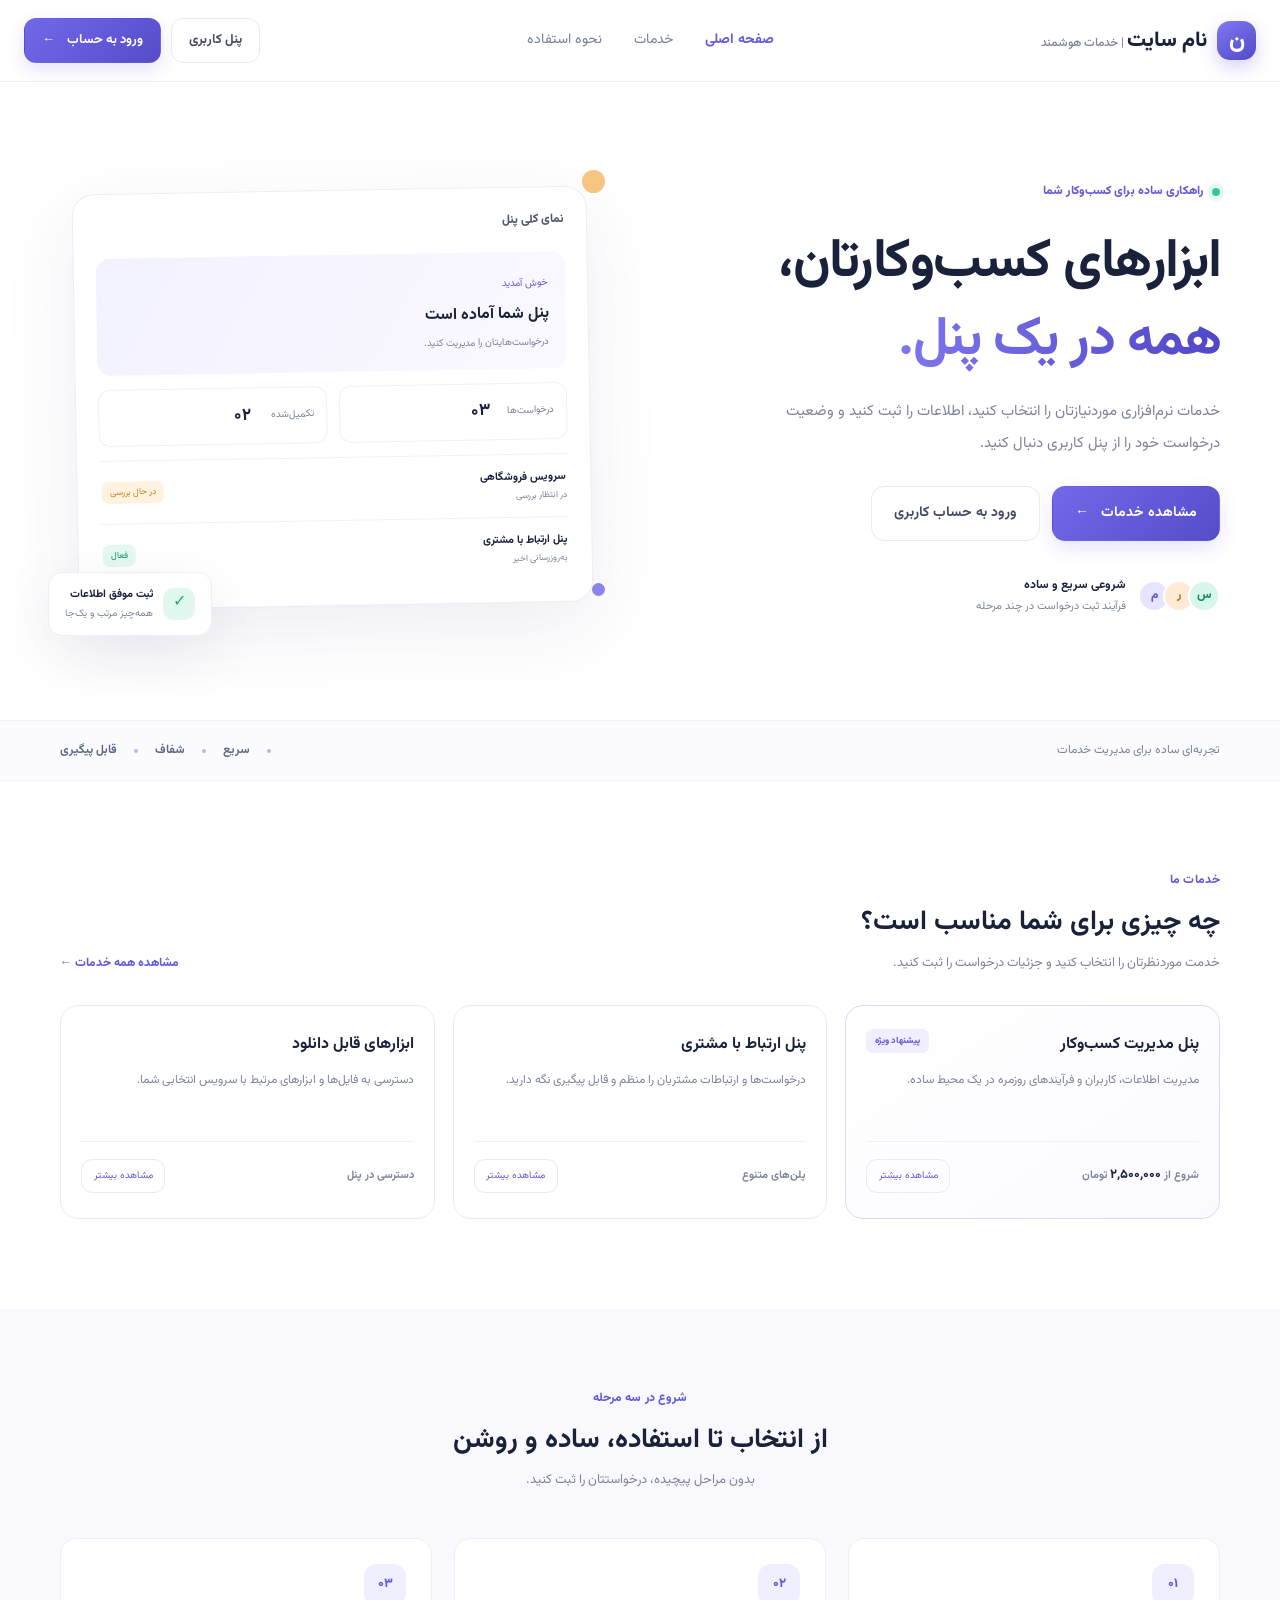
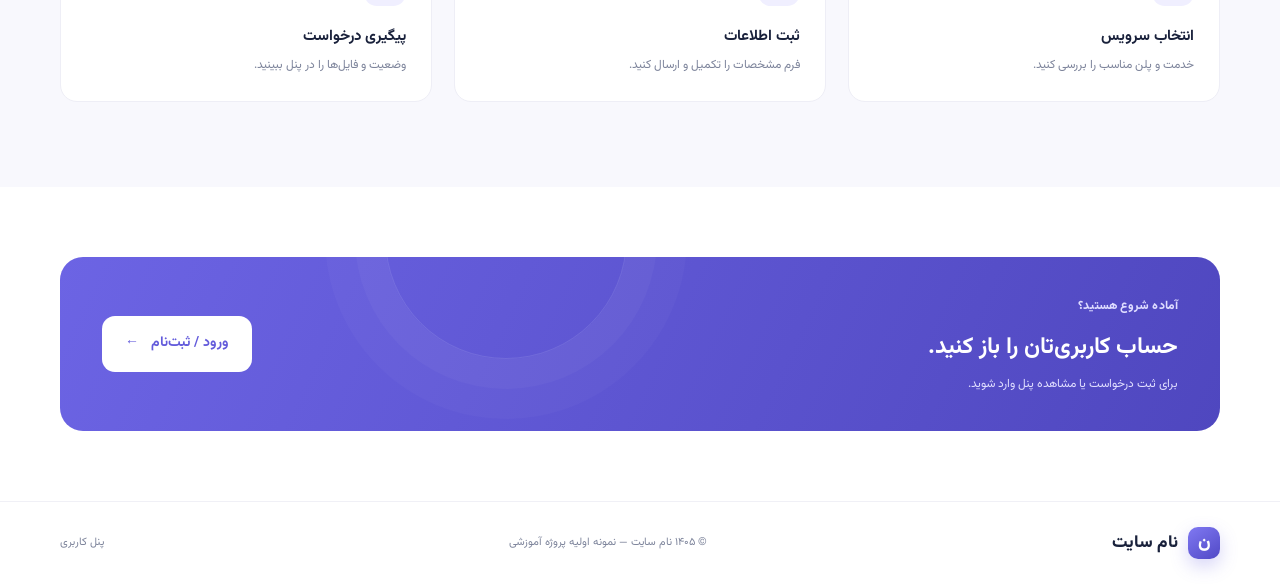
==== index.html @ 3e63b2a2 "saas project setup" ====
<!doctype html>
<html lang="fa" dir="rtl">
  <head>
    <meta charset="utf-8" />
    <meta name="viewport" content="width=device-width, initial-scale=1" />
    <meta name="description" content="سامانه مدیریت و خرید خدمات نرم‌افزاری" />
    <title>نام سایت | خدمات نرم‌افزاری</title>
    <link rel="stylesheet" href="css/style.css" />
  </head>

  <body>
    <header class="site-header">
      <a class="brand" href="index.html">
        <span class="brand-mark">ن</span>
        <span>نام سایت<span class="brand-sub"> | خدمات هوشمند</span></span>
      </a>

      <nav class="main-nav">
        <a class="active" href="index.html">صفحه اصلی</a>
        <a href="#services">خدمات</a>
        <a href="#how">نحوه استفاده</a>
      </nav>

      <div class="header-actions">
        <a class="btn btn-ghost desktop-only" href="dashboard.html">
          پنل کاربری
        </a>

        <button class="btn btn-primary" type="button" data-open-login>
          ورود به حساب <span>←</span>
        </button>

        <button
          class="menu-toggle"
          type="button"
          aria-label="باز کردن منو"
          aria-expanded="false"></button>
      </div>
    </header>

    <main>
      <section class="hero container">
        <div class="hero-copy">
          <span class="eyebrow">
            <i class="pulse"></i>
            راهکاری ساده برای کسب‌وکار شما
          </span>

          <h1>
            ابزارهای کسب‌وکارتان،<br />
            <span class="gradient-text">همه در یک پنل.</span>
          </h1>

          <p class="hero-description">
            خدمات نرم‌افزاری موردنیازتان را انتخاب کنید، اطلاعات را ثبت کنید و
            وضعیت درخواست خود را از پنل کاربری دنبال کنید.
          </p>

          <div class="hero-actions">
            <a class="btn btn-primary btn-large" href="#services">
              مشاهده خدمات <span>←</span>
            </a>

            <button
              class="btn btn-ghost btn-large"
              type="button"
              data-open-login>
              ورود به حساب کاربری
            </button>
          </div>

          <div class="hero-proof">
            <div class="avatar-stack">
              <span>م</span>
              <span>ر</span>
              <span>س</span>
            </div>

            <div>
              <strong>شروعی سریع و ساده</strong>
              <small>فرآیند ثبت درخواست در چند مرحله</small>
            </div>
          </div>
        </div>

        <div class="hero-visual">
          <div class="glow"></div>

          <div class="dashboard-preview">
            <div class="preview-top">
              <span>نمای کلی پنل</span>
            </div>

            <div class="welcome-card">
              <div>
                <small>خوش آمدید </small>
                <h3>پنل شما آماده است</h3>
                <p>درخواست‌هایتان را مدیریت کنید.</p>
              </div>
            </div>

            <div class="preview-stats">
              <div class="mini-stat">
                <small>درخواست‌ها</small>
                <b>۰۳</b>
              </div>

              <div class="mini-stat">
                <small>تکمیل‌شده</small>
                <b>۰۲</b>
              </div>
            </div>

            <div class="preview-row">
              <div>
                <b>سرویس فروشگاهی</b>
                <small>در انتظار بررسی</small>
              </div>
              <span class="status-pill pending">در حال بررسی</span>
            </div>

            <div class="preview-row">
              <div>
                <b>پنل ارتباط با مشتری</b>
                <small>به‌روزرسانی اخیر</small>
              </div>
              <span class="status-pill success">فعال</span>
            </div>
          </div>

          <div class="float-card">
            <span class="float-check">✓</span>
            <div>
              <b>ثبت موفق اطلاعات</b>
              <small>همه‌چیز مرتب و یک‌جا</small>
            </div>
          </div>

          <div class="hero-orb orb-one"></div>
          <div class="hero-orb orb-two"></div>
        </div>
      </section>

      <section class="trust-strip">
        <div class="container trust-inner">
          <span>تجربه‌ای ساده برای مدیریت خدمات</span>
          <div>
            <i></i>
            <b>سریع</b>
            <i></i>
            <b>شفاف</b>
            <i></i>
            <b>قابل پیگیری</b>
          </div>
        </div>
      </section>

      <section class="section container" id="services">
        <div class="section-heading">
          <div>
            <span class="eyebrow">خدمات ما</span>
            <h2>چه چیزی برای شما مناسب است؟</h2>
            <p>خدمت موردنظرتان را انتخاب کنید و جزئیات درخواست را ثبت کنید.</p>
          </div>

          <a class="text-link" href="detail.html"> مشاهده همه خدمات ← </a>
        </div>

        <div class="service-grid">
          <article class="service-card featured">
            <span class="card-label">پیشنهاد ویژه</span>
            <h3>پنل مدیریت کسب‌وکار</h3>
            <p>مدیریت اطلاعات، کاربران و فرآیندهای روزمره در یک محیط ساده.</p>

            <div class="service-bottom">
              <strong>شروع از <b>۲,۵۰۰,۰۰۰</b> تومان</strong>
              <a href="detail.html" class="round-arrow" aria-label="جزئیات">
                مشاهده بیشتر
              </a>
            </div>
          </article>

          <article class="service-card">
            <h3>پنل ارتباط با مشتری</h3>
            <p>
              درخواست‌ها و ارتباطات مشتریان را منظم و قابل پیگیری نگه دارید.
            </p>

            <div class="service-bottom">
              <strong>پلن‌های متنوع</strong>
              <a href="detail.html" class="round-arrow" aria-label="جزئیات">
                مشاهده بیشتر
              </a>
            </div>
          </article>

          <article class="service-card">
            <h3>ابزارهای قابل دانلود</h3>
            <p>دسترسی به فایل‌ها و ابزارهای مرتبط با سرویس انتخابی شما.</p>

            <div class="service-bottom">
              <strong>دسترسی در پنل</strong>
              <a href="detail.html" class="round-arrow" aria-label="جزئیات">
                مشاهده بیشتر
              </a>
            </div>
          </article>
        </div>
      </section>

      <section class="how-section" id="how">
        <div class="container">
          <div class="section-heading centered">
            <div>
              <span class="eyebrow">شروع در سه مرحله</span>
              <h2>از انتخاب تا استفاده، ساده و روشن</h2>
              <p>بدون مراحل پیچیده، درخواستتان را ثبت کنید.</p>
            </div>
          </div>

          <div class="steps-grid">
            <div class="step">
              <span>۰۱</span>
              <h3>انتخاب سرویس</h3>
              <p>خدمت و پلن مناسب را بررسی کنید.</p>
            </div>

            <div class="step">
              <span>۰۲</span>
              <h3>ثبت اطلاعات</h3>
              <p>فرم مشخصات را تکمیل و ارسال کنید.</p>
            </div>

            <div class="step">
              <span>۰۳</span>
              <h3>پیگیری درخواست</h3>
              <p>وضعیت و فایل‌ها را در پنل ببینید.</p>
            </div>
          </div>
        </div>
      </section>

      <section class="cta container">
        <div>
          <span class="eyebrow">آماده شروع هستید؟</span>
          <h2>حساب کاربری‌تان را باز کنید.</h2>
          <p>برای ثبت درخواست یا مشاهده پنل وارد شوید.</p>
        </div>

        <button class="btn btn-light btn-large" type="button" data-open-login>
          ورود / ثبت‌نام <span>←</span>
        </button>
      </section>
    </main>

    <footer class="site-footer">
      <div class="container footer-inner">
        <a class="brand" href="index.html">
          <span class="brand-mark">ن</span>
          <span>نام سایت</span>
        </a>

        <span>© ۱۴۰۵ نام سایت — نمونه اولیه پروژه آموزشی</span>
        <a href="dashboard.html">پنل کاربری</a>
      </div>
    </footer>

    <!-- پنجره ورود -->
    <div class="modal-backdrop" id="login-modal" aria-hidden="true">
      <section
        class="login-modal"
        role="dialog"
        aria-modal="true"
        aria-labelledby="login-title">
        <button
          class="modal-close"
          type="button"
          data-close-login
          aria-label="بستن"></button>

        <div class="modal-brand brand-mark">ن</div>

        <span class="eyebrow">خوش آمدید</span>
        <h2 id="login-title">ورود به حساب کاربری</h2>

        <p class="modal-subtitle">برای ادامه، اطلاعات حساب خود را وارد کنید.</p>

        <form id="login-form">
          <label for="login-username">نام کاربری (Username)</label>
          <input
            id="login-username"
            name="username"
            type="text"
            placeholder="نام کاربری خود را وارد کنید"
            autocomplete="username"
            required />

          <label for="login-password">رمز عبور (Password)</label>
          <input
            id="login-password"
            name="password"
            type="password"
            placeholder="رمز عبور خود را وارد کنید"
            autocomplete="current-password"
            required
            minlength="4" />

          <label for="login-token">توکن دسترسی (Token)</label>
          <input
            id="login-token"
            name="token"
            type="password"
            placeholder="توکن دسترسی خود را وارد کنید"
            autocomplete="off"
            required />

          <div class="form-note">
            نام کاربری، رمز عبور و توکن دسترسی را وارد کنید.
          </div>

          <button class="btn btn-primary btn-full" type="submit">
            ورود به پنل <span>←</span>
          </button>
        </form>

        <p class="modal-foot">
          با ورود، می‌توانید درخواست خود را ثبت و پیگیری کنید.
        </p>
      </section>
    </div>

    <div class="toast" id="toast" role="status" aria-live="polite"></div>

    <script src="js/app.js" defer></script>
    <script src="js/login.js" defer></script>
    <script src="js/dashboard.js" defer></script>
  </body>
</html>
---- css/style.css ----
@import url("https://fonts.googleapis.com/css2?family=Vazirmatn:wght@400;500;600;700;800&display=swap");
:root {
  --ink: #19213b;
  --muted: #7d849b;
  --primary: #635bdb;
  --primary-dark: #4f46c8;
  --line: #e9eaf2;
  --bg: #f8f9fd;
  --white: #fff;
  --green: #1eaa80;
  --orange: #f2a34a;
  --shadow: 0 18px 60px rgba(36, 42, 85, 0.08);
}
* {
  box-sizing: border-box;
}
html {
  scroll-behavior: smooth;
}
body {
  margin: 0;
  font-family: "Vazirmatn", Tahoma, sans-serif;
  color: var(--ink);
  background: #fff;
  line-height: 1.8;
}
button,
input {
  font: inherit;
}
button,
a {
  -webkit-tap-highlight-color: transparent;
}
a {
  color: inherit;
  text-decoration: none;
}
button {
  cursor: pointer;
}
.container {
  width: min(1160px, calc(100% - 48px));
  margin-inline: auto;
}
.site-header {
  height: 82px;
  display: flex;
  align-items: center;
  justify-content: space-between;
  gap: 24px;
  padding: 0 max(24px, calc((100% - 1240px) / 2));
  border-bottom: 1px solid #f0f0f6;
  background: rgba(255, 255, 255, 0.94);
  position: sticky;
  top: 0;
  z-index: 20;
  backdrop-filter: blur(12px);
}
.brand {
  display: flex;
  align-items: center;
  gap: 10px;
  font-size: 21px;
  font-weight: 800;
  white-space: nowrap;
}
.brand-mark {
  width: 39px;
  height: 39px;
  border-radius: 13px;
  display: grid;
  place-items: center;
  color: #fff;
  background: linear-gradient(145deg, #8079f2, #5149c6);
  box-shadow: 0 7px 18px #655de044;
  font-size: 23px;
}
.brand-sub {
  font-size: 12px;
  font-weight: 500;
  color: var(--muted);
}
.main-nav {
  display: flex;
  gap: 32px;
  color: #777f97;
  font-size: 14px;
}
.main-nav a {
  transition: 0.2s;
}
.main-nav a:hover,
.main-nav a.active {
  color: var(--primary);
  font-weight: 700;
}
.header-actions {
  display: flex;
  align-items: center;
  gap: 10px;
}
.btn {
  border: 1px solid transparent;
  border-radius: 12px;
  padding: 10px 17px;
  display: inline-flex;
  align-items: center;
  justify-content: center;
  gap: 12px;
  font-size: 13px;
  font-weight: 700;
  transition:
    transform 0.2s,
    box-shadow 0.2s,
    background 0.2s;
  white-space: nowrap;
}
.btn:hover {
  transform: translateY(-2px);
}
.btn-primary {
  color: #fff;
  background: linear-gradient(135deg, #7169e9, #554cc9);
  box-shadow: 0 7px 18px #635bdb2a;
}
.btn-primary:hover {
  box-shadow: 0 10px 25px #635bdb45;
}
.btn-ghost {
  background: #fff;
  border-color: var(--line);
  color: #444b65;
}
.btn-light {
  background: #fff;
  color: var(--primary);
}
.btn-large {
  padding: 14px 22px;
  font-size: 14px;
  border-radius: 13px;
}
.btn-full {
  width: 100%;
  margin-top: 10px;
  padding: 13px;
}
.menu-toggle {
  display: none;
  border: 0;
  background: transparent;
  font-size: 25px;
  color: var(--ink);
}
.hero {
  display: grid;
  grid-template-columns: 1fr 1fr;
  align-items: center;
  gap: 70px;
  padding-top: 78px;
  padding-bottom: 84px;
  min-height: 570px;
}
.eyebrow {
  display: inline-flex;
  align-items: center;
  gap: 9px;
  font-size: 12px;
  color: var(--primary);
  font-weight: 800;
  letter-spacing: 0.1px;
}
.pulse {
  width: 8px;
  height: 8px;
  background: #36c79c;
  border-radius: 50%;
  box-shadow: 0 0 0 5px #36c79c1e;
}
.hero h1 {
  font-size: clamp(35px, 4.3vw, 54px);
  line-height: 1.45;
  letter-spacing: -1.5px;
  margin: 16px 0;
}
.gradient-text {
  background: linear-gradient(90deg, #7e76ef, #5147c7);
  -webkit-background-clip: text;
  background-clip: text;
  color: transparent;
}
.hero-description {
  max-width: 490px;
  color: var(--muted);
  font-size: 15px;
  line-height: 2.1;
  margin-bottom: 27px;
}
.hero-actions {
  display: flex;
  gap: 12px;
  flex-wrap: wrap;
}
.hero-proof {
  display: flex;
  align-items: center;
  gap: 14px;
  margin-top: 34px;
}
.avatar-stack {
  display: flex;
  direction: ltr;
  padding-left: 5px;
}
.avatar-stack span {
  width: 32px;
  height: 32px;
  display: grid;
  place-items: center;
  border-radius: 50%;
  border: 2px solid white;
  margin-left: -7px;
  background: #e6e4ff;
  color: #5d55d0;
  font-size: 12px;
  font-weight: 800;
}
.avatar-stack span:nth-child(2) {
  background: #ffead6;
  color: #b87831;
}
.avatar-stack span:nth-child(3) {
  background: #d7f6ec;
  color: #168a68;
}
.hero-proof strong,
.hero-proof small {
  display: block;
}
.hero-proof strong {
  font-size: 12px;
}
.hero-proof small {
  font-size: 11px;
  color: var(--muted);
}
.hero-visual {
  position: relative;
  padding: 30px 15px;
}
.glow {
  position: absolute;
  inset: 10% 5%;
  background: radial-gradient(
    ellipse,
    #e7e5ff 0%,
    #f6f5ff 48%,
    transparent 72%
  );
  filter: blur(10px);
}
.dashboard-preview {
  position: relative;
  background: #fff;
  border: 1px solid #ededf7;
  border-radius: 22px;
  padding: 22px;
  box-shadow: 0 25px 75px #3e397a17;
  transform: rotate(-1deg);
  z-index: 2;
}
.preview-top {
  display: flex;
  justify-content: space-between;
  align-items: center;
  font-size: 12px;
  font-weight: 800;
  color: #525975;
  margin-bottom: 20px;
}
.dots {
  color: #c7c9d9;
  letter-spacing: 3px;
}
.preview-icon {
  width: 29px;
  height: 29px;
  display: grid;
  place-items: center;
  background: #f0efff;
  color: var(--primary);
  border-radius: 9px;
}
.welcome-card {
  display: flex;
  justify-content: space-between;
  align-items: center;
  padding: 17px;
  background: linear-gradient(120deg, #f2f1ff, #faf9ff);
  border-radius: 14px;
}
.welcome-card small {
  color: var(--primary);
  font-size: 10px;
}
.welcome-card h3 {
  font-size: 16px;
  margin: 4px 0;
}
.welcome-card p {
  margin: 0;
  font-size: 10px;
  color: var(--muted);
}
.welcome-icon {
  width: 54px;
  height: 54px;
  border-radius: 17px;
  background: #fff;
  color: var(--primary);
  display: grid;
  place-items: center;
  font-size: 30px;
}
.preview-stats {
  display: grid;
  grid-template-columns: 1fr 1fr;
  gap: 12px;
  margin: 14px 0;
}
.mini-stat {
  border: 1px solid #f0f0f6;
  border-radius: 12px;
  padding: 12px;
  display: grid;
  grid-template-columns: 35px 1fr;
  align-items: center;
  column-gap: 28px;
}
.stat-icon {
  width: 33px;
  height: 33px;
  display: grid;
  place-items: center;
  border-radius: 10px;
  font-size: 16px;
}
.purple {
  background: #efedff;
  color: #635bdb;
}
.green {
  background: #e4f9f1;
  color: #1eaa80;
}
.orange {
  background: #fff1df;
  color: #d88728;
}
.mini-stat small {
  font-size: 10px;
  color: var(--muted);
}
.mini-stat b {
  font-size: 17px;
  grid-column: 2;
}
.preview-row {
  display: flex;
  align-items: center;
  gap: 10px;
  border-top: 1px solid #f1f1f7;
  padding: 13px 2px;
}
.row-symbol {
  width: 33px;
  height: 33px;
  border-radius: 10px;
  background: #f3efff;
  color: #8b69d8;
  display: grid;
  place-items: center;
}
.row-symbol.blue {
  background: #e9f4ff;
  color: #4c94d5;
}
.preview-row div {
  flex: 1;
}
.preview-row b,
.preview-row small {
  display: block;
}
.preview-row b {
  font-size: 11px;
}
.preview-row small {
  font-size: 9px;
  color: var(--muted);
}
.status-pill {
  font-size: 9px;
  padding: 3px 8px;
  border-radius: 7px;
}
.pending {
  background: #fff3df;
  color: #c18127;
}
.success {
  background: #e5f8f1;
  color: #16986e;
}
.float-card {
  position: absolute;
  bottom: 0;
  left: -12px;
  z-index: 3;
  display: flex;
  align-items: center;
  gap: 10px;
  background: #fff;
  border: 1px solid #eeeef5;
  padding: 12px 16px;
  border-radius: 14px;
  box-shadow: var(--shadow);
}
.float-check {
  width: 32px;
  height: 32px;
  border-radius: 10px;
  display: grid;
  place-items: center;
  background: #e1f8ee;
  color: #20a77c;
}
.float-card b,
.float-card small {
  display: block;
}
.float-card b {
  font-size: 11px;
}
.float-card small {
  font-size: 10px;
  color: var(--muted);
}
.hero-orb {
  position: absolute;
  border-radius: 50%;
  z-index: 1;
}
.orb-one {
  width: 23px;
  height: 23px;
  background: #f5c783;
  top: 10px;
  right: 0;
}
.orb-two {
  width: 13px;
  height: 13px;
  background: #8e87f3;
  bottom: 40px;
  right: 0;
}
.trust-strip {
  background: #fbfbfe;
  border-block: 1px solid #f1f1f8;
}
.trust-inner {
  display: flex;
  justify-content: space-between;
  align-items: center;
  padding-block: 19px;
  color: var(--muted);
  font-size: 12px;
}
.trust-inner div {
  display: flex;
  align-items: center;
  gap: 17px;
}
.trust-inner b {
  color: #626982;
  font-size: 12px;
}
.trust-inner i {
  width: 4px;
  height: 4px;
  background: #bbb9e9;
  border-radius: 50%;
}
.section {
  padding-top: 85px;
  padding-bottom: 90px;
}
.section-heading {
  display: flex;
  justify-content: space-between;
  align-items: end;
  gap: 20px;
  margin-bottom: 30px;
}
.section-heading h2,
.card-heading h2 {
  font-size: 27px;
  line-height: 1.5;
  margin: 8px 0;
}
.section-heading p,
.card-heading p {
  color: var(--muted);
  font-size: 13px;
  margin: 0;
}
.text-link {
  color: var(--primary);
  font-size: 12px;
  font-weight: 800;
  white-space: nowrap;
}
.service-grid {
  display: grid;
  grid-template-columns: repeat(3, 1fr);
  gap: 18px;
}
.service-card {
  position: relative;
  border: 1px solid var(--line);
  border-radius: 18px;
  padding: 25px 20px;
  transition: 0.25s;
  background: #fff;
}
.service-card:hover {
  transform: translateY(-5px);
  box-shadow: var(--shadow);
  border-color: #dcd9ff;
}
.service-card.featured {
  border-color: #d9d6ff;
  background: linear-gradient(145deg, #fff, #fbfaff);
}
.service-icon {
  width: 49px;
  height: 49px;
  display: grid;
  place-items: center;
  border-radius: 14px;
  font-size: 23px;
  margin-bottom: 20px;
}
.card-label {
  position: absolute;
  left: 20px;
  top: 23px;
  background: #f0eeff;
  color: var(--primary);
  padding: 4px 9px;
  border-radius: 7px;
  font-size: 9px;
  font-weight: 800;
}
.service-card h3 {
  font-size: 16px;
  margin: 0 0 8px;
}
.service-card p {
  font-size: 12px;
  color: var(--muted);
  min-height: 48px;
  margin: 0 0 25px;
  line-height: 2;
}
.service-bottom {
  display: flex;
  justify-content: space-between;
  align-items: center;
  border-top: 1px solid #f0f0f6;
  padding-top: 17px;
  font-size: 11px;
  color: var(--muted);
}
.service-bottom strong b {
  color: var(--ink);
  font-size: 13px;
}
.round-arrow {
  width: 84px;
  height: 34px;
  border: 1px solid var(--line);
  border-radius: 11px;
  display: grid;
  place-items: center;
  color: var(--primary);
  font-size: 10px;
}
.how-section {
  background: #f8f8fd;
  padding: 75px 0 85px;
}
.centered {
  justify-content: center;
  text-align: center;
}
.steps-grid {
  display: grid;
  grid-template-columns: repeat(3, 1fr);
  gap: 22px;
  margin-top: 45px;
}
.step {
  background: #fff;
  border: 1px solid #eeeef6;
  border-radius: 17px;
  padding: 25px;
}
.step > span {
  width: 42px;
  height: 42px;
  border-radius: 13px;
  background: #f0efff;
  color: var(--primary);
  display: grid;
  place-items: center;
  font-weight: 800;
  font-size: 13px;
}
.step h3 {
  font-size: 15px;
  margin: 17px 0 5px;
}
.step p {
  font-size: 12px;
  color: var(--muted);
  margin: 0;
}
.cta {
  margin-top: 70px;
  margin-bottom: 70px;
  padding: 35px 42px;
  background: linear-gradient(115deg, #6c64e4, #4f47bf);
  border-radius: 23px;
  color: #fff;
  display: flex;
  align-items: center;
  justify-content: space-between;
  gap: 25px;
  overflow: hidden;
  position: relative;
}
.cta:after {
  content: "";
  position: absolute;
  width: 240px;
  height: 240px;
  border: 1px solid #ffffff1c;
  border-radius: 50%;
  left: 28%;
  top: -140px;
  box-shadow:
    0 0 0 30px #ffffff08,
    0 0 0 60px #ffffff06;
}
.cta .eyebrow {
  color: #dedcff;
}
.cta h2 {
  font-size: 23px;
  margin: 6px 0;
}
.cta p {
  margin: 0;
  color: #e1dfff;
  font-size: 12px;
}
.cta .btn {
  z-index: 1;
}
.site-footer {
  border-top: 1px solid #f0f0f6;
}
.footer-inner {
  min-height: 82px;
  display: flex;
  align-items: center;
  justify-content: space-between;
  gap: 15px;
}
.footer-inner .brand {
  font-size: 17px;
}
.footer-inner .brand-mark {
  width: 32px;
  height: 32px;
  font-size: 18px;
  border-radius: 10px;
}
.footer-inner > span,
.footer-inner > a:last-child {
  font-size: 11px;
  color: var(--muted);
}
.modal-backdrop {
  position: fixed;
  inset: 0;
  background: #171a34a6;
  backdrop-filter: blur(5px);
  z-index: 100;
  display: grid;
  place-items: center;
  padding: 20px;
  opacity: 0;
  visibility: hidden;
  transition: 0.25s;
}
.modal-backdrop.open {
  opacity: 1;
  visibility: visible;
}
.login-modal {
  width: min(440px, 100%);
  background: #fff;
  border-radius: 23px;
  padding: 34px;
  position: relative;
  box-shadow: 0 25px 90px #12142e40;
  transform: translateY(14px);
  transition: 0.25s;
}
.modal-backdrop.open .login-modal {
  transform: translateY(0);
}
.modal-close {
  position: absolute;
  left: 17px;
  top: 15px;
  border: 0;
  background: #f4f4fa;
  width: 33px;
  height: 33px;
  border-radius: 10px;
  font-size: 24px;
  color: #777d94;
}
.modal-brand {
  margin-bottom: 18px;
}
.login-modal h2 {
  font-size: 23px;
  margin: 7px 0 3px;
}
.modal-subtitle {
  font-size: 12px;
  color: var(--muted);
  margin: 0 0 22px;
}
.login-modal form label,
.field label {
  display: block;
  font-size: 12px;
  font-weight: 800;
  margin: 13px 0 7px;
}
.login-modal input,
.field input {
  width: 100%;
  height: 47px;
  border: 1px solid #e5e6ef;
  border-radius: 11px;
  padding: 0 13px;
  outline: none;
  background: #fff;
  color: var(--ink);
  font-size: 13px;
  transition: 0.2s;
}
.login-modal input:focus,
.field input:focus {
  border-color: #9d97f3;
  box-shadow: 0 0 0 4px #6d65df13;
}
.form-note {
  font-size: 10px;
  color: #8b91a5;
  margin: 10px 0 13px;
}
.modal-foot {
  text-align: center;
  font-size: 10px;
  color: #9297aa;
  margin: 17px 0 0;
}
.toast {
  position: fixed;
  bottom: 24px;
  left: 24px;
  z-index: 150;
  max-width: calc(100% - 48px);
  padding: 12px 18px;
  background: #222744;
  color: #fff;
  border-radius: 12px;
  font-size: 12px;
  box-shadow: var(--shadow);
  opacity: 0;
  transform: translateY(10px);
  pointer-events: none;
  transition: 0.25s;
}
.toast.show {
  opacity: 1;
  transform: translateY(0);
}
.page-container {
  padding-top: 28px;
  padding-bottom: 80px;
}
.breadcrumbs {
  display: flex;
  gap: 8px;
  font-size: 11px;
  color: #9a9fb1;
  margin-bottom: 23px;
}
.breadcrumbs a {
  color: var(--primary);
}
.detail-hero {
  display: flex;
  align-items: center;
  justify-content: space-between;
  gap: 30px;
  padding: 34px 38px;
  background: linear-gradient(110deg, #f6f5ff, #fbfbff);
  border: 1px solid #efedff;
  border-radius: 21px;
  margin-bottom: 26px;
}
.detail-hero h1 {
  font-size: 29px;
  margin: 7px 0;
}
.detail-hero p {
  max-width: 650px;
  color: var(--muted);
  font-size: 13px;
  margin: 0 0 16px;
}
.detail-tags {
  display: flex;
  flex-wrap: wrap;
  gap: 15px;
  color: #626a83;
  font-size: 11px;
}
.detail-tags span:first-letter {
  color: var(--green);
}
.detail-price {
  min-width: 230px;
  padding: 19px;
  background: #fff;
  border: 1px solid #eeecff;
  border-radius: 16px;
  box-shadow: 0 10px 30px #4f46c80b;
}
.detail-price > small,
.detail-price > span {
  display: block;
  color: var(--muted);
  font-size: 10px;
}
.detail-price strong {
  display: block;
  font-size: 21px;
  margin: 4px 0;
  color: var(--primary);
}
.detail-price strong small {
  font-size: 11px;
}
.detail-layout {
  display: grid;
  grid-template-columns: minmax(0, 1fr) 300px;
  gap: 24px;
  align-items: start;
}
.panel-card {
  border: 1px solid var(--line);
  border-radius: 18px;
  background: #fff;
  padding: 27px;
  box-shadow: 0 5px 24px #242a5504;
}
.card-heading {
  display: flex;
  justify-content: space-between;
  align-items: center;
  gap: 15px;
  margin-bottom: 25px;
}
.card-heading h2 {
  font-size: 21px;
  margin: 5px 0;
}
.card-heading p {
  font-size: 11px;
}
.step-counter {
  background: #f1f0ff;
  color: var(--primary);
  font-size: 11px;
  font-weight: 800;
  padding: 7px 12px;
  border-radius: 9px;
  white-space: nowrap;
}
.request-form {
  display: grid;
  grid-template-columns: 1fr 1fr;
  gap: 7px 18px;
}
.field {
  min-width: 0;
}
.field label {
  margin-top: 7px;
}
.field label span {
  color: #e45f6c;
}
.field input {
  height: 46px;
}
.field small {
  display: block;
  font-size: 10px;
  color: #9a9fb1;
  margin-top: 5px;
}
.input-suffix {
  position: relative;
}
.input-suffix input {
  padding-left: 58px;
}
.input-suffix > span {
  position: absolute;
  left: 12px;
  top: 50%;
  transform: translateY(-50%);
  font-size: 10px;
  color: #8a90a6;
}
.field .number-words {
  color: var(--primary);
  min-height: 18px;
}
.form-actions {
  grid-column: 1/-1;
  margin-top: 20px;
  display: flex;
  align-items: center;
  gap: 18px;
  flex-wrap: wrap;
}
.privacy-note {
  font-size: 10px;
  color: #9a9fb1;
}
.form-alert {
  grid-column: 1/-1;
  background: #fff0f0;
  color: #bb4242;
  padding: 10px 13px;
  border-radius: 10px;
  font-size: 12px;
}
.detail-aside {
  display: grid;
  gap: 17px;
}
.aside-card {
  padding: 23px;
}
.aside-icon {
  width: 43px;
  height: 43px;
  border-radius: 13px;
  background: #f0efff;
  color: var(--primary);
  display: grid;
  place-items: center;
  font-size: 22px;
}
.aside-card h3 {
  font-size: 15px;
  margin: 14px 0;
}
.check-list {
  list-style: none;
  padding: 0;
  margin: 0;
}
.check-list li {
  font-size: 11px;
  color: #6f7690;
  padding: 10px 0;
  border-top: 1px solid #f1f1f7;
}
.check-list li:before {
  content: "✓";
  color: var(--green);
  margin-left: 9px;
  font-weight: 800;
}
.help-card {
  background: #f8f8fd;
  border-radius: 16px;
  padding: 20px;
}
.help-card > span {
  font-weight: 800;
  font-size: 12px;
}
.help-card p {
  font-size: 11px;
  color: var(--muted);
  line-height: 2;
}
.help-card a {
  font-size: 11px;
  color: var(--primary);
  font-weight: 800;
}
.dashboard-body {
  background: #fafbfe;
}
.dashboard-welcome {
  display: flex;
  align-items: center;
  justify-content: space-between;
  gap: 20px;
  margin: 18px 0 28px;
}
.dashboard-welcome h1 {
  font-size: 27px;
  margin: 6px 0;
}
.dashboard-welcome h1 span {
  color: var(--primary);
}
.dashboard-welcome p {
  font-size: 12px;
  color: var(--muted);
  margin: 0;
}
.dashboard-stats {
  display: grid;
  grid-template-columns: repeat(3, 1fr);
  gap: 17px;
  margin-bottom: 23px;
}
.stat-card {
  display: flex;
  align-items: center;
  gap: 15px;
  background: #fff;
  border: 1px solid var(--line);
  border-radius: 16px;
  padding: 21px;
}
.stat-card .stat-icon {
  width: 45px;
  height: 45px;
  border-radius: 13px;
  font-size: 20px;
}
.stat-card small,
.stat-card strong {
  display: block;
}
.stat-card small {
  font-size: 11px;
  color: var(--muted);
}
.stat-card strong {
  font-size: 24px;
  margin-top: 2px;
}
.requests-card,
.downloads-card {
  margin-bottom: 22px;
}
.requests-card .card-heading,
.downloads-card .card-heading {
  margin-bottom: 17px;
}
.empty-state {
  text-align: center;
  padding: 35px 15px 28px;
}
.empty-icon {
  width: 58px;
  height: 58px;
  border-radius: 18px;
  background: #f1f0ff;
  color: var(--primary);
  display: grid;
  place-items: center;
  font-size: 25px;
  margin: 0 auto 13px;
}
.empty-state h3 {
  font-size: 15px;
  margin: 0 0 4px;
}
.empty-state p {
  font-size: 11px;
  color: var(--muted);
  margin: 0 0 17px;
}
.requests-list {
  display: grid;
  gap: 12px;
}
.request-item {
  display: flex;
  align-items: center;
  gap: 13px;
  padding: 15px;
  border: 1px solid #f0f0f6;
  border-radius: 13px;
}
.request-item .request-symbol {
  width: 40px;
  height: 40px;
  display: grid;
  place-items: center;
  background: #f0efff;
  color: var(--primary);
  border-radius: 12px;
}
.request-main {
  flex: 1;
  min-width: 0;
}
.request-main b,
.request-main small {
  display: block;
}
.request-main b {
  font-size: 12px;
}
.request-main small {
  font-size: 10px;
  color: var(--muted);
}
.request-meta {
  text-align: left;
}
.request-meta strong {
  display: block;
  font-size: 12px;
}
.request-meta span {
  font-size: 10px;
  color: #bd842f;
  background: #fff4df;
  padding: 3px 7px;
  border-radius: 7px;
}
.download-placeholder {
  display: flex;
  align-items: center;
  gap: 15px;
  padding: 20px;
  border: 1px dashed #e1e2ef;
  border-radius: 14px;
  background: #fcfcff;
}
.download-icon {
  width: 43px;
  height: 43px;
  display: grid;
  place-items: center;
  background: #e5f8f1;
  color: var(--green);
  border-radius: 13px;
  font-size: 22px;
}
.download-placeholder b {
  font-size: 12px;
}
.download-placeholder p {
  font-size: 11px;
  color: var(--muted);
  margin: 4px 0 0;
}
@media (max-width: 900px) {
  .main-nav {
    gap: 15px;
  }
  .hero {
    gap: 30px;
  }
  .detail-layout {
    grid-template-columns: minmax(0, 1fr) 250px;
  }
  .detail-hero {
    padding: 28px;
  }
  .detail-price {
    min-width: 205px;
  }
  .service-card {
    padding: 20px 17px;
  }
  .site-header {
    padding-inline: 22px;
  }
}
@media (max-width: 700px) {
  .container {
    width: calc(100% - 32px);
  }
  .site-header {
    height: 70px;
    padding-inline: 16px;
    gap: 10px;
  }
  .brand {
    font-size: 18px;
  }
  .brand-mark {
    width: 35px;
    height: 35px;
  }
  .brand-sub {
    display: none;
  }
  .main-nav {
    display: none;
    position: absolute;
    top: 69px;
    right: 12px;
    left: 12px;
    background: #fff;
    border: 1px solid var(--line);
    border-radius: 13px;
    padding: 15px;
    box-shadow: var(--shadow);
    flex-direction: column;
    gap: 12px;
  }
  .main-nav.show {
    display: flex;
  }
  .menu-toggle {
    display: block;
  }
  .header-actions {
    gap: 6px;
  }
  .header-actions .btn {
    padding: 8px 10px;
    font-size: 11px;
  }
  .desktop-only {
    display: none;
  }
  .hero {
    grid-template-columns: 1fr;
    padding-top: 49px;
    padding-bottom: 50px;
    gap: 20px;
  }
  .hero h1 {
    font-size: 37px;
  }
  .hero-description {
    font-size: 13px;
  }
  .hero-visual {
    padding: 18px 12px 28px;
    max-width: 510px;
    width: 100%;
    margin-inline: auto;
  }
  .dashboard-preview {
    padding: 17px;
  }
  .float-card {
    left: -2px;
  }
  .trust-inner {
    align-items: flex-start;
    gap: 10px;
    flex-direction: column;
  }
  .trust-inner div {
    gap: 11px;
  }
  .section {
    padding-top: 57px;
    padding-bottom: 60px;
  }
  .section-heading {
    align-items: flex-start;
    flex-direction: column;
    margin-bottom: 23px;
  }
  .section-heading h2 {
    font-size: 23px;
  }
  .service-grid {
    grid-template-columns: 1fr;
  }
  .service-card p {
    min-height: 0;
  }
  .steps-grid {
    grid-template-columns: 1fr;
    gap: 12px;
    margin-top: 25px;
  }
  .step {
    padding: 19px;
  }
  .how-section {
    padding: 55px 0;
  }
  .cta {
    margin-top: 40px;
    margin-bottom: 40px;
    padding: 27px 22px;
    align-items: flex-start;
    flex-direction: column;
  }
  .cta h2 {
    font-size: 21px;
  }
  .footer-inner {
    padding-block: 17px;
    flex-wrap: wrap;
    justify-content: space-between;
  }
  .footer-inner > span {
    order: 3;
    width: 100%;
  }
  .login-modal {
    padding: 28px 23px;
  }
  .page-container {
    padding-top: 20px;
  }
  .detail-hero {
    align-items: stretch;
    flex-direction: column;
    padding: 23px 20px;
  }
  .detail-hero h1 {
    font-size: 24px;
  }
  .detail-price {
    min-width: 0;
  }
  .detail-layout {
    grid-template-columns: 1fr;
  }
  .detail-aside {
    grid-template-columns: 1fr 1fr;
  }
  .panel-card {
    padding: 20px;
  }
  .card-heading h2 {
    font-size: 19px;
  }
  .request-form {
    grid-template-columns: 1fr;
  }
  .form-actions {
    grid-column: 1;
  }
  .privacy-note {
    line-height: 1.8;
  }
  .dashboard-welcome {
    align-items: flex-start;
    flex-direction: column;
  }
  .dashboard-welcome h1 {
    font-size: 23px;
  }
  .dashboard-stats {
    grid-template-columns: 1fr;
    gap: 10px;
  }
  .stat-card {
    padding: 15px;
  }
  .request-item {
    align-items: flex-start;
    flex-wrap: wrap;
  }
  .request-meta {
    width: 100%;
    text-align: right;
    padding-right: 53px;
  }
  .detail-tags {
    gap: 7px 12px;
  }
  .detail-aside {
    grid-template-columns: 1fr;
  }
}
@media (min-width: 701px) and (max-width: 800px) {
  .main-nav {
    gap: 10px;
    font-size: 12px;
  }
  .hero {
    grid-template-columns: 1fr 1fr;
    gap: 20px;
  }
  .hero h1 {
    font-size: 35px;
  }
  .header-actions .btn {
    font-size: 11px;
    padding: 9px 11px;
  }
}
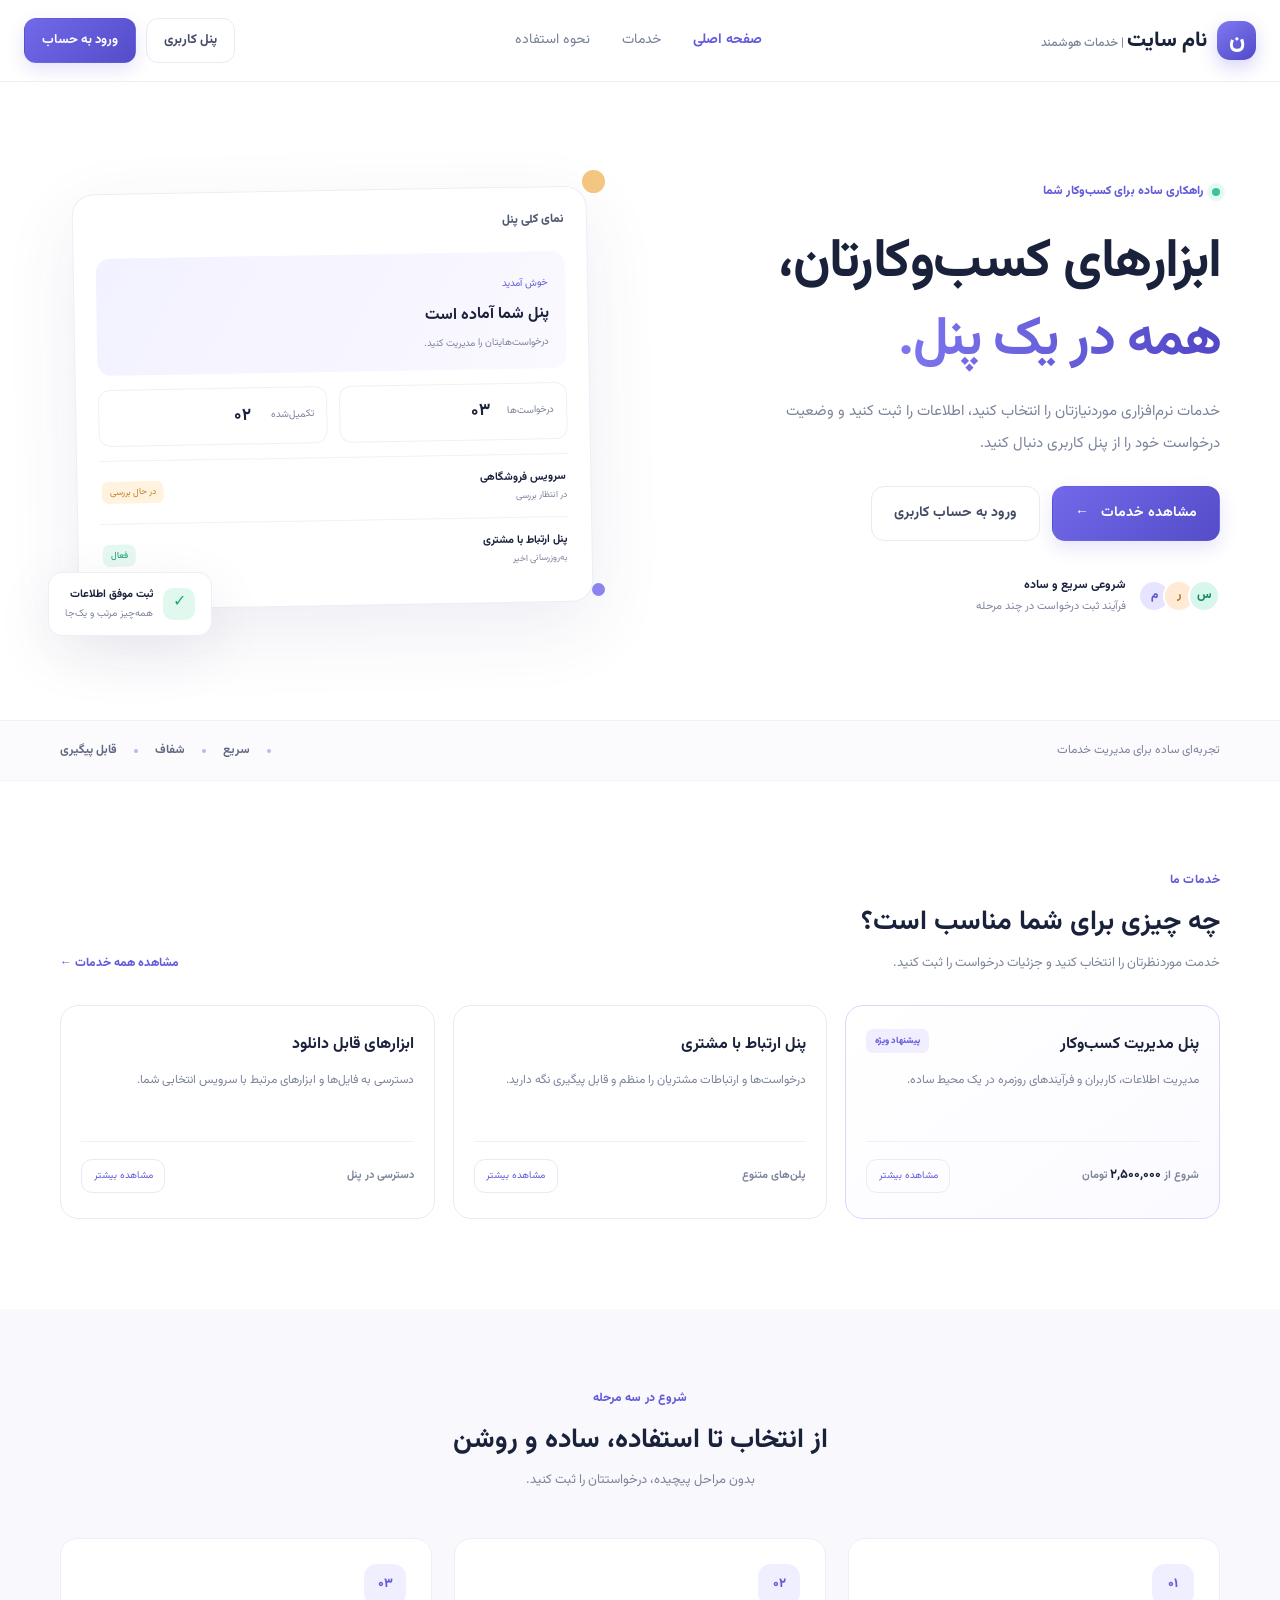
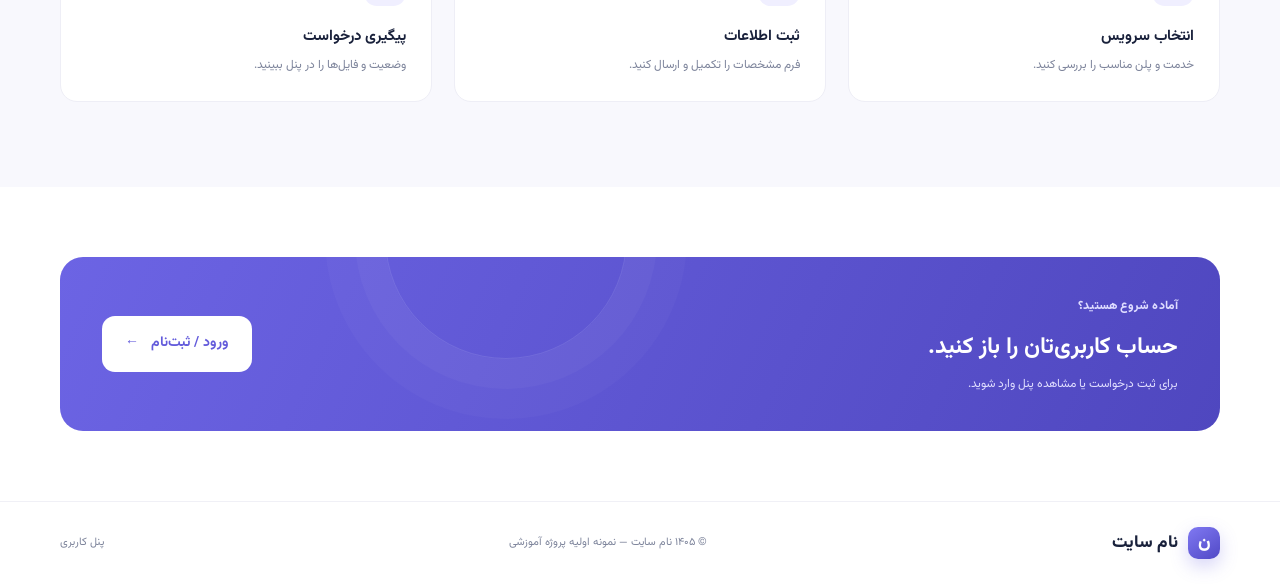
==== commit 5fb1b335: "first test commit" ====
--- a/index.html
+++ b/index.html
@@ -27,7 +27,7 @@
         </a>
 
         <button class="btn btn-primary" type="button" data-open-login>
-          ورود به حساب <span>←</span>
+          ورود به حساب
         </button>
 
         <button
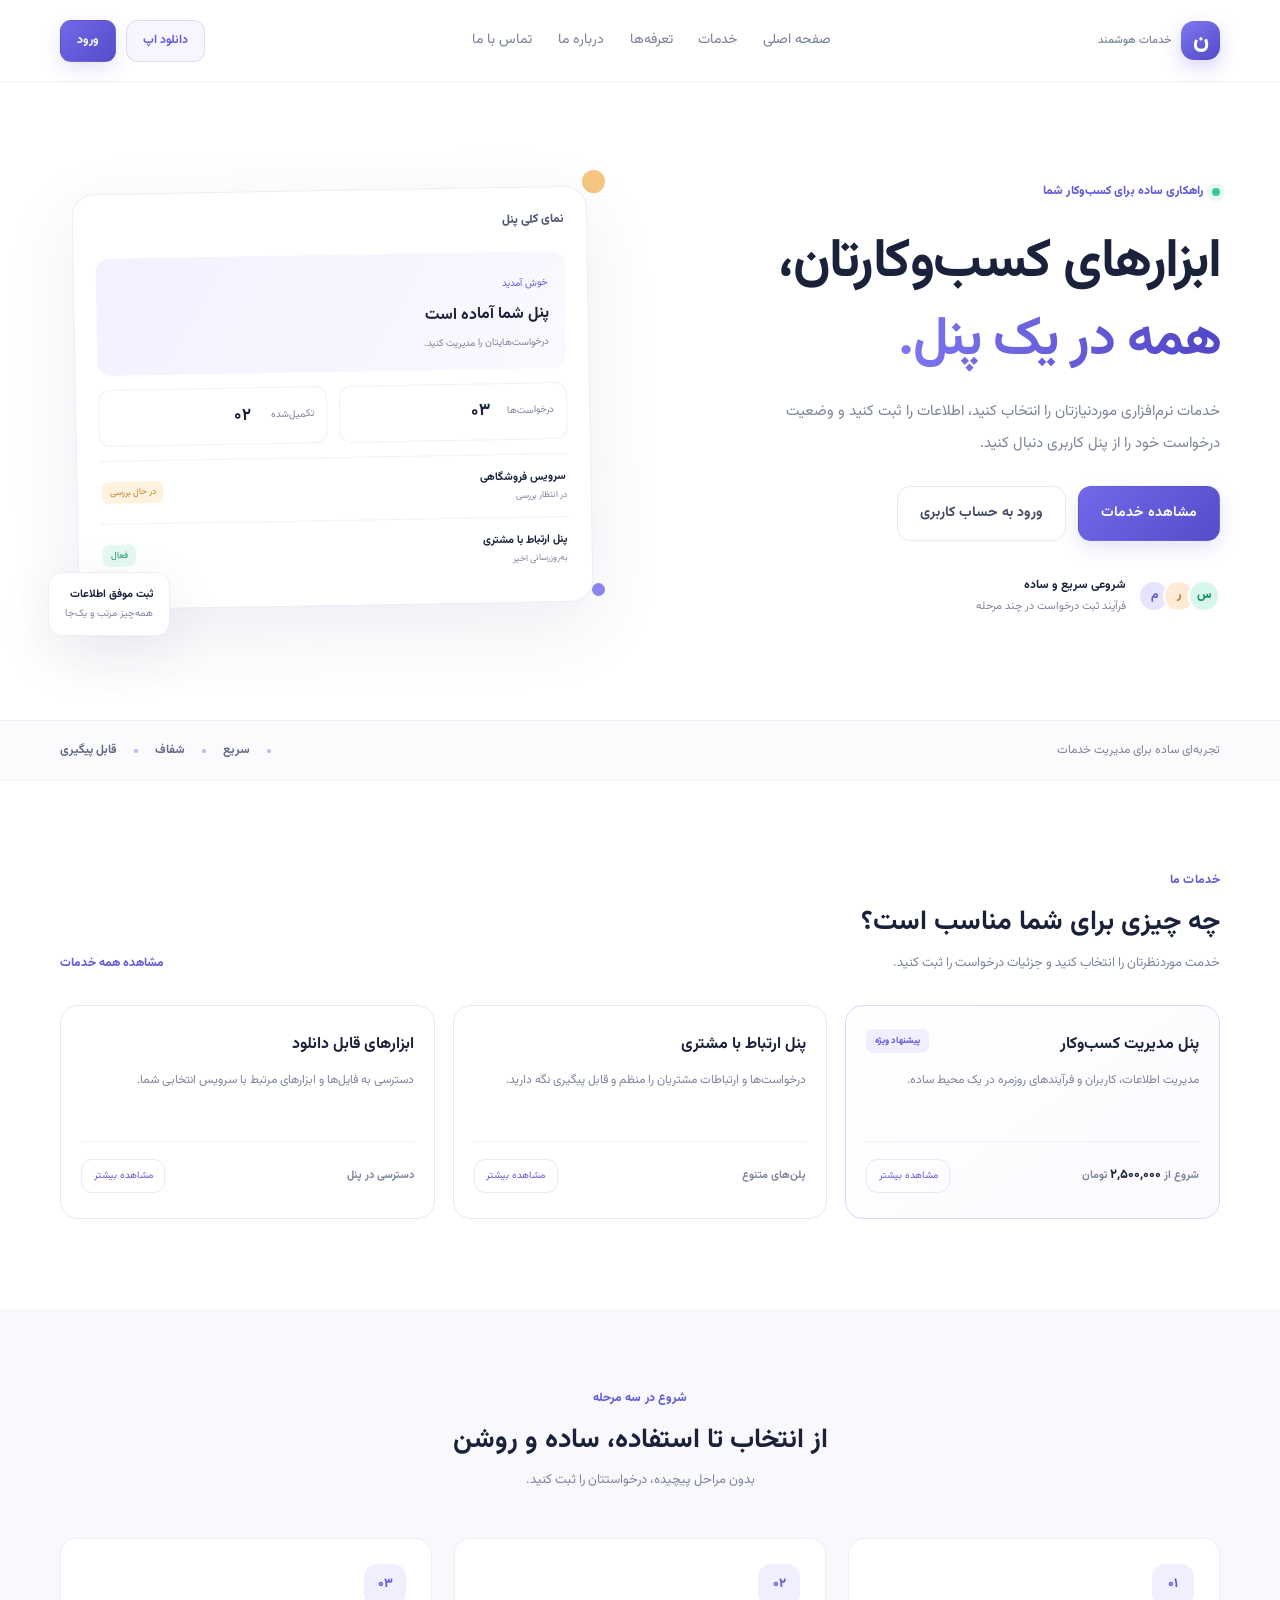
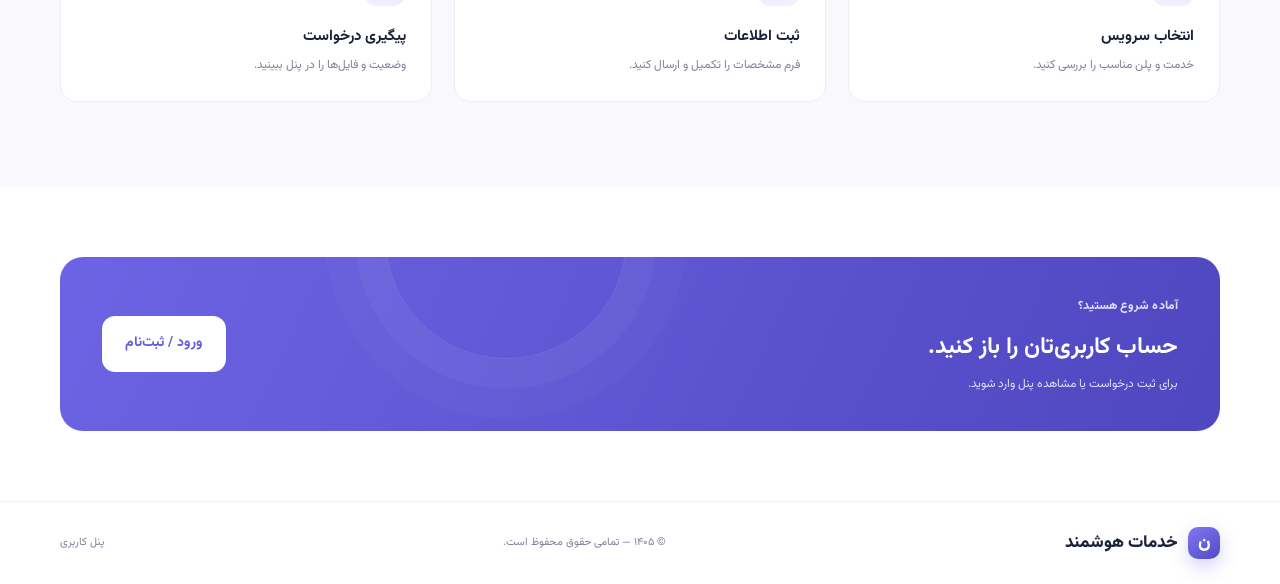
==== commit 26d00a5a: "MasterPage" ====
--- a/index.html
+++ b/index.html
@@ -9,34 +9,7 @@
   </head>
 
   <body>
-    <header class="site-header">
-      <a class="brand" href="index.html">
-        <span class="brand-mark">ن</span>
-        <span>نام سایت<span class="brand-sub"> | خدمات هوشمند</span></span>
-      </a>
-
-      <nav class="main-nav">
-        <a class="active" href="index.html">صفحه اصلی</a>
-        <a href="#services">خدمات</a>
-        <a href="#how">نحوه استفاده</a>
-      </nav>
-
-      <div class="header-actions">
-        <a class="btn btn-ghost desktop-only" href="dashboard.html">
-          پنل کاربری
-        </a>
-
-        <button class="btn btn-primary" type="button" data-open-login>
-          ورود به حساب
-        </button>
-
-        <button
-          class="menu-toggle"
-          type="button"
-          aria-label="باز کردن منو"
-          aria-expanded="false"></button>
-      </div>
-    </header>
+    <div id="header"></div>
 
     <main>
       <section class="hero container">
@@ -58,7 +31,7 @@
 
           <div class="hero-actions">
             <a class="btn btn-primary btn-large" href="#services">
-              مشاهده خدمات <span>←</span>
+              مشاهده خدمات
             </a>
 
             <button
@@ -129,7 +102,6 @@
           </div>
 
           <div class="float-card">
-            <span class="float-check">✓</span>
             <div>
               <b>ثبت موفق اطلاعات</b>
               <small>همه‌چیز مرتب و یک‌جا</small>
@@ -163,7 +135,7 @@
             <p>خدمت موردنظرتان را انتخاب کنید و جزئیات درخواست را ثبت کنید.</p>
           </div>
 
-          <a class="text-link" href="detail.html"> مشاهده همه خدمات ← </a>
+          <a class="text-link" href="detail.html"> مشاهده همه خدمات </a>
         </div>
 
         <div class="service-grid">
@@ -248,22 +220,10 @@
         </div>
 
         <button class="btn btn-light btn-large" type="button" data-open-login>
-          ورود / ثبت‌نام <span>←</span>
+          ورود / ثبت‌نام
         </button>
       </section>
     </main>
-
-    <footer class="site-footer">
-      <div class="container footer-inner">
-        <a class="brand" href="index.html">
-          <span class="brand-mark">ن</span>
-          <span>نام سایت</span>
-        </a>
-
-        <span>© ۱۴۰۵ نام سایت — نمونه اولیه پروژه آموزشی</span>
-        <a href="dashboard.html">پنل کاربری</a>
-      </div>
-    </footer>
 
     <!-- پنجره ورود -->
     <div class="modal-backdrop" id="login-modal" aria-hidden="true">
@@ -276,7 +236,9 @@
           class="modal-close"
           type="button"
           data-close-login
-          aria-label="بستن"></button>
+          aria-label="بستن">
+          X
+        </button>
 
         <div class="modal-brand brand-mark">ن</div>
 
@@ -319,7 +281,7 @@
           </div>
 
           <button class="btn btn-primary btn-full" type="submit">
-            ورود به پنل <span>←</span>
+            ورود به پنل
           </button>
         </form>
 
@@ -331,8 +293,11 @@
 
     <div class="toast" id="toast" role="status" aria-live="polite"></div>
 
+    <div id="footer"></div>
+    <script src="components/header.js" defer></script>
+    <script src="components/footer.js" defer></script>
     <script src="js/app.js" defer></script>
+    <script src="components/layout.js" defer></script>
     <script src="js/login.js" defer></script>
-    <script src="js/dashboard.js" defer></script>
   </body>
 </html>
--- a/css/style.css
+++ b/css/style.css
@@ -1,1440 +1,2545 @@
 @import url("https://fonts.googleapis.com/css2?family=Vazirmatn:wght@400;500;600;700;800&display=swap");
+
 :root {
   --ink: #19213b;
+
   --muted: #7d849b;
+
   --primary: #635bdb;
+
   --primary-dark: #4f46c8;
+
   --line: #e9eaf2;
+
   --bg: #f8f9fd;
+
   --white: #fff;
+
   --green: #1eaa80;
+
   --orange: #f2a34a;
+
   --shadow: 0 18px 60px rgba(36, 42, 85, 0.08);
 }
+
 * {
   box-sizing: border-box;
 }
+
 html {
   scroll-behavior: smooth;
 }
+
 body {
   margin: 0;
+
   font-family: "Vazirmatn", Tahoma, sans-serif;
+
   color: var(--ink);
+
   background: #fff;
+
   line-height: 1.8;
 }
+
 button,
 input {
   font: inherit;
 }
+
 button,
 a {
   -webkit-tap-highlight-color: transparent;
 }
+
 a {
   color: inherit;
+
   text-decoration: none;
 }
+
 button {
   cursor: pointer;
 }
+
 .container {
   width: min(1160px, calc(100% - 48px));
+
   margin-inline: auto;
 }
+
 .site-header {
   height: 82px;
-  display: flex;
-  align-items: center;
+
+  display: flex;
+
+  align-items: center;
+
   justify-content: space-between;
+
   gap: 24px;
+
   padding: 0 max(24px, calc((100% - 1240px) / 2));
+
   border-bottom: 1px solid #f0f0f6;
+
   background: rgba(255, 255, 255, 0.94);
+
   position: sticky;
+
   top: 0;
+
   z-index: 20;
+
   backdrop-filter: blur(12px);
 }
+
 .brand {
   display: flex;
-  align-items: center;
+
+  align-items: center;
+
   gap: 10px;
+
   font-size: 21px;
+
   font-weight: 800;
+
   white-space: nowrap;
 }
+
 .brand-mark {
   width: 39px;
+
   height: 39px;
+
   border-radius: 13px;
+
   display: grid;
+
   place-items: center;
+
   color: #fff;
+
   background: linear-gradient(145deg, #8079f2, #5149c6);
+
   box-shadow: 0 7px 18px #655de044;
+
   font-size: 23px;
 }
+
 .brand-sub {
   font-size: 12px;
+
   font-weight: 500;
+
   color: var(--muted);
 }
+
 .main-nav {
   display: flex;
+
   gap: 32px;
+
   color: #777f97;
+
   font-size: 14px;
 }
+
 .main-nav a {
   transition: 0.2s;
 }
+
 .main-nav a:hover,
 .main-nav a.active {
   color: var(--primary);
+
   font-weight: 700;
 }
+
 .header-actions {
   display: flex;
-  align-items: center;
+
+  align-items: center;
+
   gap: 10px;
 }
+
 .btn {
   border: 1px solid transparent;
+
   border-radius: 12px;
+
   padding: 10px 17px;
+
   display: inline-flex;
-  align-items: center;
+
+  align-items: center;
+
   justify-content: center;
+
   gap: 12px;
+
   font-size: 13px;
+
   font-weight: 700;
+
   transition:
     transform 0.2s,
     box-shadow 0.2s,
     background 0.2s;
+
   white-space: nowrap;
 }
+
 .btn:hover {
   transform: translateY(-2px);
 }
+
 .btn-primary {
   color: #fff;
+
   background: linear-gradient(135deg, #7169e9, #554cc9);
+
   box-shadow: 0 7px 18px #635bdb2a;
 }
+
 .btn-primary:hover {
   box-shadow: 0 10px 25px #635bdb45;
 }
+
 .btn-ghost {
   background: #fff;
+
   border-color: var(--line);
+
   color: #444b65;
 }
+
 .btn-light {
   background: #fff;
+
   color: var(--primary);
 }
+
 .btn-large {
   padding: 14px 22px;
+
   font-size: 14px;
+
   border-radius: 13px;
 }
+
 .btn-full {
   width: 100%;
+
   margin-top: 10px;
+
   padding: 13px;
 }
+
 .menu-toggle {
   display: none;
+
   border: 0;
+
   background: transparent;
+
   font-size: 25px;
+
   color: var(--ink);
 }
+
 .hero {
   display: grid;
+
   grid-template-columns: 1fr 1fr;
-  align-items: center;
+
+  align-items: center;
+
   gap: 70px;
+
   padding-top: 78px;
+
   padding-bottom: 84px;
+
   min-height: 570px;
 }
+
 .eyebrow {
   display: inline-flex;
-  align-items: center;
+
+  align-items: center;
+
   gap: 9px;
+
   font-size: 12px;
+
   color: var(--primary);
+
   font-weight: 800;
+
   letter-spacing: 0.1px;
 }
+
 .pulse {
   width: 8px;
+
   height: 8px;
+
   background: #36c79c;
+
   border-radius: 50%;
+
   box-shadow: 0 0 0 5px #36c79c1e;
 }
+
 .hero h1 {
   font-size: clamp(35px, 4.3vw, 54px);
+
   line-height: 1.45;
+
   letter-spacing: -1.5px;
+
   margin: 16px 0;
 }
+
 .gradient-text {
   background: linear-gradient(90deg, #7e76ef, #5147c7);
+
   -webkit-background-clip: text;
+
   background-clip: text;
+
   color: transparent;
 }
+
 .hero-description {
   max-width: 490px;
+
   color: var(--muted);
+
   font-size: 15px;
+
   line-height: 2.1;
+
   margin-bottom: 27px;
 }
+
 .hero-actions {
   display: flex;
+
   gap: 12px;
+
   flex-wrap: wrap;
 }
+
 .hero-proof {
   display: flex;
-  align-items: center;
+
+  align-items: center;
+
   gap: 14px;
+
   margin-top: 34px;
 }
+
 .avatar-stack {
   display: flex;
+
   direction: ltr;
+
   padding-left: 5px;
 }
+
 .avatar-stack span {
   width: 32px;
+
   height: 32px;
+
   display: grid;
+
   place-items: center;
+
   border-radius: 50%;
+
   border: 2px solid white;
+
   margin-left: -7px;
+
   background: #e6e4ff;
+
   color: #5d55d0;
+
   font-size: 12px;
+
   font-weight: 800;
 }
+
 .avatar-stack span:nth-child(2) {
   background: #ffead6;
+
   color: #b87831;
 }
+
 .avatar-stack span:nth-child(3) {
   background: #d7f6ec;
+
   color: #168a68;
 }
+
 .hero-proof strong,
 .hero-proof small {
   display: block;
 }
+
 .hero-proof strong {
   font-size: 12px;
 }
+
 .hero-proof small {
   font-size: 11px;
+
   color: var(--muted);
 }
+
 .hero-visual {
   position: relative;
+
   padding: 30px 15px;
 }
+
 .glow {
   position: absolute;
+
   inset: 10% 5%;
+
   background: radial-gradient(
     ellipse,
     #e7e5ff 0%,
+
     #f6f5ff 48%,
+
     transparent 72%
   );
+
   filter: blur(10px);
 }
+
 .dashboard-preview {
   position: relative;
+
   background: #fff;
+
   border: 1px solid #ededf7;
+
   border-radius: 22px;
+
   padding: 22px;
+
   box-shadow: 0 25px 75px #3e397a17;
+
   transform: rotate(-1deg);
+
   z-index: 2;
 }
+
 .preview-top {
   display: flex;
+
   justify-content: space-between;
-  align-items: center;
+
+  align-items: center;
+
   font-size: 12px;
+
   font-weight: 800;
+
   color: #525975;
+
   margin-bottom: 20px;
 }
+
 .dots {
   color: #c7c9d9;
+
   letter-spacing: 3px;
 }
+
 .preview-icon {
   width: 29px;
+
   height: 29px;
+
   display: grid;
+
   place-items: center;
+
   background: #f0efff;
+
   color: var(--primary);
+
   border-radius: 9px;
 }
+
 .welcome-card {
   display: flex;
+
   justify-content: space-between;
-  align-items: center;
+
+  align-items: center;
+
   padding: 17px;
+
   background: linear-gradient(120deg, #f2f1ff, #faf9ff);
+
   border-radius: 14px;
 }
+
 .welcome-card small {
   color: var(--primary);
+
   font-size: 10px;
 }
+
 .welcome-card h3 {
   font-size: 16px;
+
   margin: 4px 0;
 }
+
 .welcome-card p {
   margin: 0;
+
   font-size: 10px;
+
   color: var(--muted);
 }
+
 .welcome-icon {
   width: 54px;
+
   height: 54px;
+
   border-radius: 17px;
+
   background: #fff;
+
   color: var(--primary);
+
   display: grid;
+
   place-items: center;
+
   font-size: 30px;
 }
+
 .preview-stats {
   display: grid;
+
   grid-template-columns: 1fr 1fr;
+
   gap: 12px;
+
   margin: 14px 0;
 }
+
 .mini-stat {
   border: 1px solid #f0f0f6;
+
   border-radius: 12px;
+
   padding: 12px;
+
   display: grid;
+
   grid-template-columns: 35px 1fr;
-  align-items: center;
+
+  align-items: center;
+
   column-gap: 28px;
 }
+
 .stat-icon {
   width: 33px;
+
   height: 33px;
+
   display: grid;
+
   place-items: center;
+
   border-radius: 10px;
+
   font-size: 16px;
 }
+
 .purple {
   background: #efedff;
+
   color: #635bdb;
 }
+
 .green {
   background: #e4f9f1;
+
   color: #1eaa80;
 }
+
 .orange {
   background: #fff1df;
+
   color: #d88728;
 }
+
 .mini-stat small {
   font-size: 10px;
+
   color: var(--muted);
 }
+
 .mini-stat b {
   font-size: 17px;
+
   grid-column: 2;
 }
+
 .preview-row {
   display: flex;
-  align-items: center;
+
+  align-items: center;
+
   gap: 10px;
+
   border-top: 1px solid #f1f1f7;
+
   padding: 13px 2px;
 }
+
 .row-symbol {
   width: 33px;
+
   height: 33px;
+
   border-radius: 10px;
+
   background: #f3efff;
+
   color: #8b69d8;
+
   display: grid;
+
   place-items: center;
 }
+
 .row-symbol.blue {
   background: #e9f4ff;
+
   color: #4c94d5;
 }
+
 .preview-row div {
   flex: 1;
 }
+
 .preview-row b,
 .preview-row small {
   display: block;
 }
+
 .preview-row b {
   font-size: 11px;
 }
+
 .preview-row small {
   font-size: 9px;
+
   color: var(--muted);
 }
+
 .status-pill {
   font-size: 9px;
+
   padding: 3px 8px;
+
   border-radius: 7px;
 }
+
 .pending {
   background: #fff3df;
+
   color: #c18127;
 }
+
 .success {
   background: #e5f8f1;
+
   color: #16986e;
 }
+
 .float-card {
   position: absolute;
+
   bottom: 0;
+
   left: -12px;
+
   z-index: 3;
-  display: flex;
-  align-items: center;
+
+  display: flex;
+
+  align-items: center;
+
   gap: 10px;
+
   background: #fff;
+
   border: 1px solid #eeeef5;
+
   padding: 12px 16px;
+
   border-radius: 14px;
+
   box-shadow: var(--shadow);
 }
+
 .float-check {
   width: 32px;
+
   height: 32px;
+
   border-radius: 10px;
+
   display: grid;
+
   place-items: center;
+
   background: #e1f8ee;
+
   color: #20a77c;
 }
+
 .float-card b,
 .float-card small {
   display: block;
 }
+
 .float-card b {
   font-size: 11px;
 }
+
 .float-card small {
   font-size: 10px;
+
   color: var(--muted);
 }
+
 .hero-orb {
   position: absolute;
+
   border-radius: 50%;
+
   z-index: 1;
 }
+
 .orb-one {
   width: 23px;
+
   height: 23px;
+
   background: #f5c783;
+
   top: 10px;
+
   right: 0;
 }
+
 .orb-two {
   width: 13px;
+
   height: 13px;
+
   background: #8e87f3;
+
   bottom: 40px;
+
   right: 0;
 }
+
 .trust-strip {
   background: #fbfbfe;
+
   border-block: 1px solid #f1f1f8;
 }
+
 .trust-inner {
   display: flex;
+
   justify-content: space-between;
-  align-items: center;
+
+  align-items: center;
+
   padding-block: 19px;
+
   color: var(--muted);
+
   font-size: 12px;
 }
+
 .trust-inner div {
   display: flex;
-  align-items: center;
+
+  align-items: center;
+
   gap: 17px;
 }
+
 .trust-inner b {
   color: #626982;
+
   font-size: 12px;
 }
+
 .trust-inner i {
   width: 4px;
+
   height: 4px;
+
   background: #bbb9e9;
+
   border-radius: 50%;
 }
+
 .section {
   padding-top: 85px;
+
   padding-bottom: 90px;
 }
+
 .section-heading {
   display: flex;
+
   justify-content: space-between;
+
   align-items: end;
+
   gap: 20px;
+
   margin-bottom: 30px;
 }
+
 .section-heading h2,
 .card-heading h2 {
   font-size: 27px;
+
   line-height: 1.5;
+
   margin: 8px 0;
 }
+
 .section-heading p,
 .card-heading p {
   color: var(--muted);
+
   font-size: 13px;
+
   margin: 0;
 }
+
 .text-link {
   color: var(--primary);
+
   font-size: 12px;
+
   font-weight: 800;
+
   white-space: nowrap;
 }
+
 .service-grid {
   display: grid;
+
   grid-template-columns: repeat(3, 1fr);
+
   gap: 18px;
 }
+
 .service-card {
   position: relative;
+
   border: 1px solid var(--line);
+
   border-radius: 18px;
+
   padding: 25px 20px;
+
   transition: 0.25s;
+
   background: #fff;
 }
+
 .service-card:hover {
   transform: translateY(-5px);
+
   box-shadow: var(--shadow);
+
   border-color: #dcd9ff;
 }
+
 .service-card.featured {
   border-color: #d9d6ff;
+
   background: linear-gradient(145deg, #fff, #fbfaff);
 }
+
 .service-icon {
   width: 49px;
+
   height: 49px;
+
   display: grid;
+
   place-items: center;
+
   border-radius: 14px;
+
   font-size: 23px;
+
   margin-bottom: 20px;
 }
+
 .card-label {
   position: absolute;
+
   left: 20px;
+
   top: 23px;
+
   background: #f0eeff;
+
   color: var(--primary);
+
   padding: 4px 9px;
+
   border-radius: 7px;
+
   font-size: 9px;
+
   font-weight: 800;
 }
+
 .service-card h3 {
   font-size: 16px;
+
   margin: 0 0 8px;
 }
+
 .service-card p {
   font-size: 12px;
+
   color: var(--muted);
+
   min-height: 48px;
+
   margin: 0 0 25px;
+
   line-height: 2;
 }
+
 .service-bottom {
   display: flex;
+
   justify-content: space-between;
-  align-items: center;
+
+  align-items: center;
+
   border-top: 1px solid #f0f0f6;
+
   padding-top: 17px;
+
   font-size: 11px;
+
   color: var(--muted);
 }
+
 .service-bottom strong b {
   color: var(--ink);
+
   font-size: 13px;
 }
+
 .round-arrow {
   width: 84px;
+
   height: 34px;
+
   border: 1px solid var(--line);
+
   border-radius: 11px;
+
   display: grid;
+
   place-items: center;
+
   color: var(--primary);
+
   font-size: 10px;
 }
+
 .how-section {
   background: #f8f8fd;
+
   padding: 75px 0 85px;
 }
+
 .centered {
   justify-content: center;
+
   text-align: center;
 }
+
 .steps-grid {
   display: grid;
+
   grid-template-columns: repeat(3, 1fr);
+
   gap: 22px;
+
   margin-top: 45px;
 }
+
 .step {
   background: #fff;
+
   border: 1px solid #eeeef6;
+
   border-radius: 17px;
+
   padding: 25px;
 }
+
 .step > span {
   width: 42px;
+
   height: 42px;
+
   border-radius: 13px;
+
   background: #f0efff;
+
   color: var(--primary);
+
   display: grid;
+
   place-items: center;
+
   font-weight: 800;
+
   font-size: 13px;
 }
+
 .step h3 {
   font-size: 15px;
+
   margin: 17px 0 5px;
 }
+
 .step p {
   font-size: 12px;
+
   color: var(--muted);
+
   margin: 0;
 }
+
 .cta {
   margin-top: 70px;
+
   margin-bottom: 70px;
+
   padding: 35px 42px;
+
   background: linear-gradient(115deg, #6c64e4, #4f47bf);
+
   border-radius: 23px;
+
   color: #fff;
-  display: flex;
-  align-items: center;
+
+  display: flex;
+
+  align-items: center;
+
   justify-content: space-between;
+
   gap: 25px;
+
   overflow: hidden;
+
   position: relative;
 }
+
 .cta:after {
   content: "";
+
   position: absolute;
+
   width: 240px;
+
   height: 240px;
+
   border: 1px solid #ffffff1c;
+
   border-radius: 50%;
+
   left: 28%;
+
   top: -140px;
+
   box-shadow:
     0 0 0 30px #ffffff08,
     0 0 0 60px #ffffff06;
 }
+
 .cta .eyebrow {
   color: #dedcff;
 }
+
 .cta h2 {
   font-size: 23px;
+
   margin: 6px 0;
 }
+
 .cta p {
   margin: 0;
+
   color: #e1dfff;
+
   font-size: 12px;
 }
+
 .cta .btn {
   z-index: 1;
 }
+
 .site-footer {
   border-top: 1px solid #f0f0f6;
 }
+
 .footer-inner {
   min-height: 82px;
-  display: flex;
-  align-items: center;
+
+  display: flex;
+
+  align-items: center;
+
   justify-content: space-between;
+
   gap: 15px;
 }
+
 .footer-inner .brand {
   font-size: 17px;
 }
+
 .footer-inner .brand-mark {
   width: 32px;
+
   height: 32px;
+
   font-size: 18px;
+
   border-radius: 10px;
 }
+
 .footer-inner > span,
 .footer-inner > a:last-child {
   font-size: 11px;
+
   color: var(--muted);
 }
+
 .modal-backdrop {
   position: fixed;
+
   inset: 0;
+
   background: #171a34a6;
+
   backdrop-filter: blur(5px);
+
   z-index: 100;
+
   display: grid;
+
   place-items: center;
+
   padding: 20px;
+
   opacity: 0;
+
   visibility: hidden;
+
   transition: 0.25s;
 }
+
 .modal-backdrop.open {
   opacity: 1;
+
   visibility: visible;
 }
+
 .login-modal {
   width: min(440px, 100%);
+
   background: #fff;
+
   border-radius: 23px;
+
   padding: 34px;
+
   position: relative;
+
   box-shadow: 0 25px 90px #12142e40;
+
   transform: translateY(14px);
+
   transition: 0.25s;
 }
+
 .modal-backdrop.open .login-modal {
   transform: translateY(0);
 }
+
 .modal-close {
   position: absolute;
+
   left: 17px;
+
   top: 15px;
+
   border: 0;
+
   background: #f4f4fa;
+
   width: 33px;
+
   height: 33px;
+
   border-radius: 10px;
+
   font-size: 24px;
+
   color: #777d94;
 }
+
 .modal-brand {
   margin-bottom: 18px;
 }
+
 .login-modal h2 {
   font-size: 23px;
+
   margin: 7px 0 3px;
 }
+
 .modal-subtitle {
   font-size: 12px;
+
   color: var(--muted);
+
   margin: 0 0 22px;
 }
+
 .login-modal form label,
 .field label {
   display: block;
+
   font-size: 12px;
+
   font-weight: 800;
+
   margin: 13px 0 7px;
 }
+
 .login-modal input,
 .field input {
   width: 100%;
+
   height: 47px;
+
   border: 1px solid #e5e6ef;
+
   border-radius: 11px;
+
   padding: 0 13px;
+
   outline: none;
+
   background: #fff;
+
   color: var(--ink);
+
   font-size: 13px;
+
   transition: 0.2s;
 }
+
 .login-modal input:focus,
 .field input:focus {
   border-color: #9d97f3;
+
   box-shadow: 0 0 0 4px #6d65df13;
 }
+
 .form-note {
   font-size: 10px;
+
   color: #8b91a5;
+
   margin: 10px 0 13px;
 }
+
 .modal-foot {
   text-align: center;
+
   font-size: 10px;
+
   color: #9297aa;
+
   margin: 17px 0 0;
 }
+
 .toast {
   position: fixed;
+
   bottom: 24px;
+
   left: 24px;
+
   z-index: 150;
+
   max-width: calc(100% - 48px);
+
   padding: 12px 18px;
+
   background: #222744;
+
   color: #fff;
+
   border-radius: 12px;
+
   font-size: 12px;
+
   box-shadow: var(--shadow);
+
   opacity: 0;
+
   transform: translateY(10px);
+
   pointer-events: none;
+
   transition: 0.25s;
 }
+
 .toast.show {
   opacity: 1;
+
   transform: translateY(0);
 }
+
 .page-container {
   padding-top: 28px;
+
   padding-bottom: 80px;
 }
+
 .breadcrumbs {
   display: flex;
+
   gap: 8px;
+
   font-size: 11px;
+
   color: #9a9fb1;
+
   margin-bottom: 23px;
 }
+
 .breadcrumbs a {
   color: var(--primary);
 }
+
 .detail-hero {
   display: flex;
-  align-items: center;
+
+  align-items: center;
+
   justify-content: space-between;
+
   gap: 30px;
+
   padding: 34px 38px;
+
   background: linear-gradient(110deg, #f6f5ff, #fbfbff);
+
   border: 1px solid #efedff;
+
   border-radius: 21px;
+
   margin-bottom: 26px;
 }
+
 .detail-hero h1 {
   font-size: 29px;
+
   margin: 7px 0;
 }
+
 .detail-hero p {
   max-width: 650px;
+
   color: var(--muted);
+
   font-size: 13px;
+
   margin: 0 0 16px;
 }
+
 .detail-tags {
   display: flex;
+
   flex-wrap: wrap;
+
   gap: 15px;
+
   color: #626a83;
+
   font-size: 11px;
 }
+
 .detail-tags span:first-letter {
   color: var(--green);
 }
+
 .detail-price {
   min-width: 230px;
+
   padding: 19px;
+
   background: #fff;
+
   border: 1px solid #eeecff;
+
   border-radius: 16px;
+
   box-shadow: 0 10px 30px #4f46c80b;
 }
+
 .detail-price > small,
 .detail-price > span {
   display: block;
+
   color: var(--muted);
+
   font-size: 10px;
 }
+
 .detail-price strong {
   display: block;
+
   font-size: 21px;
+
   margin: 4px 0;
+
   color: var(--primary);
 }
+
 .detail-price strong small {
   font-size: 11px;
 }
+
 .detail-layout {
   display: grid;
+
   grid-template-columns: minmax(0, 1fr) 300px;
+
   gap: 24px;
+
   align-items: start;
 }
+
 .panel-card {
   border: 1px solid var(--line);
+
   border-radius: 18px;
+
   background: #fff;
+
   padding: 27px;
+
   box-shadow: 0 5px 24px #242a5504;
 }
+
 .card-heading {
   display: flex;
+
   justify-content: space-between;
-  align-items: center;
+
+  align-items: center;
+
   gap: 15px;
+
   margin-bottom: 25px;
 }
+
 .card-heading h2 {
   font-size: 21px;
+
   margin: 5px 0;
 }
+
 .card-heading p {
   font-size: 11px;
 }
+
 .step-counter {
   background: #f1f0ff;
+
   color: var(--primary);
+
   font-size: 11px;
+
   font-weight: 800;
+
   padding: 7px 12px;
+
   border-radius: 9px;
+
   white-space: nowrap;
 }
+
 .request-form {
   display: grid;
+
   grid-template-columns: 1fr 1fr;
+
   gap: 7px 18px;
 }
+
 .field {
   min-width: 0;
 }
+
 .field label {
   margin-top: 7px;
 }
+
 .field label span {
   color: #e45f6c;
 }
+
 .field input {
   height: 46px;
 }
+
 .field small {
   display: block;
+
   font-size: 10px;
+
   color: #9a9fb1;
+
   margin-top: 5px;
 }
+
 .input-suffix {
   position: relative;
 }
+
 .input-suffix input {
   padding-left: 58px;
 }
+
 .input-suffix > span {
   position: absolute;
+
   left: 12px;
+
   top: 50%;
+
   transform: translateY(-50%);
+
   font-size: 10px;
+
   color: #8a90a6;
 }
+
 .field .number-words {
   color: var(--primary);
+
   min-height: 18px;
 }
+
 .form-actions {
   grid-column: 1/-1;
+
   margin-top: 20px;
-  display: flex;
-  align-items: center;
+
+  display: flex;
+
+  align-items: center;
+
   gap: 18px;
+
   flex-wrap: wrap;
 }
+
 .privacy-note {
   font-size: 10px;
+
   color: #9a9fb1;
 }
+
 .form-alert {
   grid-column: 1/-1;
+
   background: #fff0f0;
+
   color: #bb4242;
+
   padding: 10px 13px;
+
   border-radius: 10px;
+
   font-size: 12px;
 }
+
 .detail-aside {
   display: grid;
+
   gap: 17px;
 }
+
 .aside-card {
   padding: 23px;
 }
+
 .aside-icon {
   width: 43px;
+
   height: 43px;
+
   border-radius: 13px;
+
   background: #f0efff;
+
   color: var(--primary);
+
   display: grid;
+
   place-items: center;
+
   font-size: 22px;
 }
+
 .aside-card h3 {
   font-size: 15px;
+
   margin: 14px 0;
 }
+
 .check-list {
   list-style: none;
+
   padding: 0;
+
   margin: 0;
 }
+
 .check-list li {
   font-size: 11px;
+
   color: #6f7690;
+
   padding: 10px 0;
+
   border-top: 1px solid #f1f1f7;
 }
+
 .check-list li:before {
   content: "✓";
+
   color: var(--green);
+
   margin-left: 9px;
+
   font-weight: 800;
 }
+
 .help-card {
   background: #f8f8fd;
+
   border-radius: 16px;
+
   padding: 20px;
 }
+
 .help-card > span {
   font-weight: 800;
+
   font-size: 12px;
 }
+
 .help-card p {
   font-size: 11px;
+
   color: var(--muted);
+
   line-height: 2;
 }
+
 .help-card a {
   font-size: 11px;
+
   color: var(--primary);
+
   font-weight: 800;
 }
+
 .dashboard-body {
   background: #fafbfe;
 }
+
 .dashboard-welcome {
   display: flex;
-  align-items: center;
+
+  align-items: center;
+
   justify-content: space-between;
+
   gap: 20px;
+
   margin: 18px 0 28px;
 }
+
 .dashboard-welcome h1 {
   font-size: 27px;
+
   margin: 6px 0;
 }
+
 .dashboard-welcome h1 span {
   color: var(--primary);
 }
+
 .dashboard-welcome p {
   font-size: 12px;
+
   color: var(--muted);
+
   margin: 0;
 }
+
 .dashboard-stats {
   display: grid;
+
   grid-template-columns: repeat(3, 1fr);
+
   gap: 17px;
+
   margin-bottom: 23px;
 }
+
 .stat-card {
   display: flex;
-  align-items: center;
+
+  align-items: center;
+
   gap: 15px;
+
   background: #fff;
+
   border: 1px solid var(--line);
+
   border-radius: 16px;
+
   padding: 21px;
 }
+
 .stat-card .stat-icon {
   width: 45px;
+
   height: 45px;
+
   border-radius: 13px;
+
   font-size: 20px;
 }
+
 .stat-card small,
 .stat-card strong {
   display: block;
 }
+
 .stat-card small {
   font-size: 11px;
+
   color: var(--muted);
 }
+
 .stat-card strong {
   font-size: 24px;
+
   margin-top: 2px;
 }
+
 .requests-card,
 .downloads-card {
   margin-bottom: 22px;
 }
+
 .requests-card .card-heading,
 .downloads-card .card-heading {
   margin-bottom: 17px;
 }
+
 .empty-state {
   text-align: center;
+
   padding: 35px 15px 28px;
 }
+
 .empty-icon {
   width: 58px;
+
   height: 58px;
+
   border-radius: 18px;
+
   background: #f1f0ff;
+
   color: var(--primary);
+
   display: grid;
+
   place-items: center;
+
   font-size: 25px;
+
   margin: 0 auto 13px;
 }
+
 .empty-state h3 {
   font-size: 15px;
+
   margin: 0 0 4px;
 }
+
 .empty-state p {
   font-size: 11px;
+
   color: var(--muted);
+
   margin: 0 0 17px;
 }
+
 .requests-list {
   display: grid;
+
   gap: 12px;
 }
+
 .request-item {
   display: flex;
-  align-items: center;
+
+  align-items: center;
+
   gap: 13px;
+
   padding: 15px;
+
   border: 1px solid #f0f0f6;
+
   border-radius: 13px;
 }
+
 .request-item .request-symbol {
   width: 40px;
+
   height: 40px;
+
   display: grid;
+
   place-items: center;
+
   background: #f0efff;
+
   color: var(--primary);
+
   border-radius: 12px;
 }
+
 .request-main {
   flex: 1;
+
   min-width: 0;
 }
+
 .request-main b,
 .request-main small {
   display: block;
 }
+
 .request-main b {
   font-size: 12px;
 }
+
 .request-main small {
   font-size: 10px;
+
   color: var(--muted);
 }
+
 .request-meta {
   text-align: left;
 }
+
 .request-meta strong {
   display: block;
+
   font-size: 12px;
 }
+
 .request-meta span {
   font-size: 10px;
+
   color: #bd842f;
+
   background: #fff4df;
+
   padding: 3px 7px;
+
   border-radius: 7px;
 }
+
 .download-placeholder {
   display: flex;
-  align-items: center;
+
+  align-items: center;
+
   gap: 15px;
+
   padding: 20px;
+
   border: 1px dashed #e1e2ef;
+
   border-radius: 14px;
+
   background: #fcfcff;
 }
+
 .download-icon {
   width: 43px;
+
   height: 43px;
+
   display: grid;
+
   place-items: center;
+
   background: #e5f8f1;
+
   color: var(--green);
+
   border-radius: 13px;
+
   font-size: 22px;
 }
+
 .download-placeholder b {
   font-size: 12px;
 }
+
 .download-placeholder p {
   font-size: 11px;
+
   color: var(--muted);
+
   margin: 4px 0 0;
 }
+
 @media (max-width: 900px) {
   .main-nav {
     gap: 15px;
   }
+
   .hero {
     gap: 30px;
   }
+
   .detail-layout {
     grid-template-columns: minmax(0, 1fr) 250px;
   }
+
   .detail-hero {
     padding: 28px;
   }
+
   .detail-price {
     min-width: 205px;
   }
+
   .service-card {
     padding: 20px 17px;
   }
+
   .site-header {
     padding-inline: 22px;
   }
 }
+
 @media (max-width: 700px) {
   .container {
     width: calc(100% - 32px);
   }
+
   .site-header {
     height: 70px;
+
     padding-inline: 16px;
+
     gap: 10px;
   }
+
   .brand {
     font-size: 18px;
   }
+
   .brand-mark {
     width: 35px;
+
     height: 35px;
   }
+
   .brand-sub {
     display: none;
   }
+
   .main-nav {
+    display: none;
+
+    position: absolute;
+
+    top: 69px;
+
+    right: 12px;
+
+    left: 12px;
+
+    background: #fff;
+
+    border: 1px solid var(--line);
+
+    border-radius: 13px;
+
+    padding: 15px;
+
+    box-shadow: var(--shadow);
+
+    flex-direction: column;
+
+    gap: 12px;
+  }
+
+  .main-nav.show {
+    display: flex;
+  }
+
+  .menu-toggle {
+    display: block;
+  }
+
+  .header-actions {
+    gap: 6px;
+  }
+
+  .header-actions .btn {
+    padding: 8px 10px;
+
+    font-size: 11px;
+  }
+
+  .desktop-only {
+    display: none;
+  }
+
+  .hero {
+    grid-template-columns: 1fr;
+
+    padding-top: 49px;
+
+    padding-bottom: 50px;
+
+    gap: 20px;
+  }
+
+  .hero h1 {
+    font-size: 37px;
+  }
+
+  .hero-description {
+    font-size: 13px;
+  }
+
+  .hero-visual {
+    padding: 18px 12px 28px;
+
+    max-width: 510px;
+
+    width: 100%;
+
+    margin-inline: auto;
+  }
+
+  .dashboard-preview {
+    padding: 17px;
+  }
+
+  .float-card {
+    left: -2px;
+  }
+
+  .trust-inner {
+    align-items: flex-start;
+
+    gap: 10px;
+
+    flex-direction: column;
+  }
+
+  .trust-inner div {
+    gap: 11px;
+  }
+
+  .section {
+    padding-top: 57px;
+
+    padding-bottom: 60px;
+  }
+
+  .section-heading {
+    align-items: flex-start;
+
+    flex-direction: column;
+
+    margin-bottom: 23px;
+  }
+
+  .section-heading h2 {
+    font-size: 23px;
+  }
+
+  .service-grid {
+    grid-template-columns: 1fr;
+  }
+
+  .service-card p {
+    min-height: 0;
+  }
+
+  .steps-grid {
+    grid-template-columns: 1fr;
+
+    gap: 12px;
+
+    margin-top: 25px;
+  }
+
+  .step {
+    padding: 19px;
+  }
+
+  .how-section {
+    padding: 55px 0;
+  }
+
+  .cta {
+    margin-top: 40px;
+
+    margin-bottom: 40px;
+
+    padding: 27px 22px;
+
+    align-items: flex-start;
+
+    flex-direction: column;
+  }
+
+  .cta h2 {
+    font-size: 21px;
+  }
+
+  .footer-inner {
+    padding-block: 17px;
+
+    flex-wrap: wrap;
+
+    justify-content: space-between;
+  }
+
+  .footer-inner > span {
+    order: 3;
+
+    width: 100%;
+  }
+
+  .login-modal {
+    padding: 28px 23px;
+  }
+
+  .page-container {
+    padding-top: 20px;
+  }
+
+  .detail-hero {
+    align-items: stretch;
+
+    flex-direction: column;
+
+    padding: 23px 20px;
+  }
+
+  .detail-hero h1 {
+    font-size: 24px;
+  }
+
+  .detail-price {
+    min-width: 0;
+  }
+
+  .detail-layout {
+    grid-template-columns: 1fr;
+  }
+
+  .detail-aside {
+    grid-template-columns: 1fr 1fr;
+  }
+
+  .panel-card {
+    padding: 20px;
+  }
+
+  .card-heading h2 {
+    font-size: 19px;
+  }
+
+  .request-form {
+    grid-template-columns: 1fr;
+  }
+
+  .form-actions {
+    grid-column: 1;
+  }
+
+  .privacy-note {
+    line-height: 1.8;
+  }
+
+  .dashboard-welcome {
+    align-items: flex-start;
+
+    flex-direction: column;
+  }
+
+  .dashboard-welcome h1 {
+    font-size: 23px;
+  }
+
+  .dashboard-stats {
+    grid-template-columns: 1fr;
+
+    gap: 10px;
+  }
+
+  .stat-card {
+    padding: 15px;
+  }
+
+  .request-item {
+    align-items: flex-start;
+
+    flex-wrap: wrap;
+  }
+
+  .request-meta {
+    width: 100%;
+
+    text-align: right;
+
+    padding-right: 53px;
+  }
+
+  .detail-tags {
+    gap: 7px 12px;
+  }
+
+  .detail-aside {
+    grid-template-columns: 1fr;
+  }
+}
+
+@media (min-width: 701px) and (max-width: 800px) {
+  .main-nav {
+    gap: 10px;
+
+    font-size: 12px;
+  }
+
+  .hero {
+    grid-template-columns: 1fr 1fr;
+
+    gap: 20px;
+  }
+
+  .hero h1 {
+    font-size: 35px;
+  }
+
+  .header-actions .btn {
+    font-size: 11px;
+
+    padding: 9px 11px;
+  }
+}
+
+.download-app-btn {
+  display: inline-flex;
+
+  align-items: center;
+
+  justify-content: center;
+
+  gap: 7px;
+
+  white-space: nowrap;
+
+  border: 1px solid #dcdaf7;
+
+  color: #635bdb;
+
+  background: #f7f6ff;
+
+  transition: 0.2s ease;
+}
+
+.download-app-btn:hover {
+  background: #635bdb;
+
+  color: #fff;
+
+  border-color: #635bdb;
+}
+
+.download-app-btn span {
+  font-size: 18px;
+
+  font-weight: 700;
+}
+
+/* =====================================================
+   NOVA HEADER LAYOUT FIX
+   Compatible with components/header.js
+===================================================== */
+.site-header {
+  width: 100%;
+  padding: 0;
+  display: flex;
+  justify-content: center;
+}
+
+.site-header .header-container {
+  width: min(1160px, calc(100% - 48px));
+  height: 100%;
+  margin-inline: auto;
+  display: flex;
+  align-items: center;
+  justify-content: space-between;
+  gap: 24px;
+}
+
+.site-header .brand {
+  display: flex;
+  align-items: center;
+  gap: 10px;
+  flex-shrink: 0;
+}
+
+.site-header .brand-info {
+  display: flex;
+  flex-direction: column;
+  line-height: 1.4;
+}
+
+.site-header .brand-info strong {
+  color: var(--ink);
+  font-size: 19px;
+  font-weight: 800;
+}
+
+.site-header .brand-sub {
+  color: var(--muted);
+  font-size: 11px;
+}
+
+.site-header .main-nav {
+  display: flex;
+  align-items: center;
+  justify-content: center;
+  flex: 1;
+  gap: clamp(12px, 2vw, 27px);
+  white-space: nowrap;
+}
+
+.site-header .header-actions {
+  display: flex;
+  align-items: center;
+  justify-content: flex-end;
+  gap: 10px;
+  flex-shrink: 0;
+}
+
+.site-header .header-actions .btn {
+  display: inline-flex;
+  align-items: center;
+  justify-content: center;
+  min-height: 42px;
+  padding: 9px 16px;
+  border-radius: 11px;
+  font: inherit;
+  font-size: 12px;
+  font-weight: 700;
+  white-space: nowrap;
+}
+
+.site-header .download-app-btn {
+  gap: 7px;
+  color: var(--primary);
+  background: #f7f6ff;
+  border: 1px solid #dcdaf7;
+  transition: 0.2s ease;
+}
+
+.site-header .download-app-btn:hover {
+  color: #fff;
+  background: var(--primary);
+  border-color: var(--primary);
+}
+
+.site-header .download-app-btn span {
+  font-size: 18px;
+  font-weight: 700;
+}
+
+.site-header .menu-toggle {
+  display: none;
+  flex-shrink: 0;
+}
+
+@media (max-width: 1000px) {
+  .site-header .header-container {
+    gap: 14px;
+  }
+  .site-header .main-nav {
+    gap: 13px;
+    font-size: 12px;
+  }
+  .site-header .header-actions {
+    gap: 7px;
+  }
+  .site-header .header-actions .btn {
+    padding-inline: 11px;
+  }
+}
+
+@media (max-width: 700px) {
+  .site-header {
+    height: 70px;
+    padding: 0;
+  }
+  .site-header .header-container {
+    width: calc(100% - 28px);
+    gap: 8px;
+  }
+  .site-header .brand {
+    gap: 7px;
+  }
+  .site-header .brand-mark {
+    width: 36px;
+    height: 36px;
+  }
+  .site-header .brand-info strong {
+    font-size: 16px;
+  }
+  .site-header .brand-sub {
+    display: none;
+  }
+  .site-header .main-nav {
     display: none;
     position: absolute;
     top: 69px;
-    right: 12px;
-    left: 12px;
+    right: 14px;
+    left: 14px;
+    z-index: 101;
+    padding: 14px;
+    flex-direction: column;
+    align-items: stretch;
+    gap: 0;
+    white-space: normal;
     background: #fff;
     border: 1px solid var(--line);
-    border-radius: 13px;
-    padding: 15px;
+    border-radius: 14px;
     box-shadow: var(--shadow);
-    flex-direction: column;
-    gap: 12px;
-  }
-  .main-nav.show {
+  }
+  .site-header .main-nav.show {
     display: flex;
   }
-  .menu-toggle {
+  .site-header .main-nav a {
+    padding: 10px 8px;
+    border-bottom: 1px solid #f2f2f7;
+  }
+  .site-header .main-nav a:last-child {
+    border-bottom: 0;
+  }
+  .site-header .header-actions {
+    gap: 5px;
+  }
+  .site-header .header-actions .btn {
+    min-height: 36px;
+    padding: 7px 9px;
+    font-size: 10px;
+  }
+  .site-header .download-app-btn {
+    gap: 4px;
+  }
+  .site-header .download-app-btn span {
+    font-size: 14px;
+  }
+  .site-header .menu-toggle {
     display: block;
   }
-  .header-actions {
-    gap: 6px;
-  }
-  .header-actions .btn {
-    padding: 8px 10px;
-    font-size: 11px;
-  }
-  .desktop-only {
-    display: none;
-  }
-  .hero {
-    grid-template-columns: 1fr;
-    padding-top: 49px;
-    padding-bottom: 50px;
-    gap: 20px;
-  }
-  .hero h1 {
-    font-size: 37px;
-  }
-  .hero-description {
-    font-size: 13px;
-  }
-  .hero-visual {
-    padding: 18px 12px 28px;
-    max-width: 510px;
-    width: 100%;
-    margin-inline: auto;
-  }
-  .dashboard-preview {
-    padding: 17px;
-  }
-  .float-card {
-    left: -2px;
-  }
-  .trust-inner {
-    align-items: flex-start;
-    gap: 10px;
-    flex-direction: column;
-  }
-  .trust-inner div {
-    gap: 11px;
-  }
-  .section {
-    padding-top: 57px;
-    padding-bottom: 60px;
-  }
-  .section-heading {
-    align-items: flex-start;
-    flex-direction: column;
-    margin-bottom: 23px;
-  }
-  .section-heading h2 {
-    font-size: 23px;
-  }
-  .service-grid {
-    grid-template-columns: 1fr;
-  }
-  .service-card p {
-    min-height: 0;
-  }
-  .steps-grid {
-    grid-template-columns: 1fr;
-    gap: 12px;
-    margin-top: 25px;
-  }
-  .step {
-    padding: 19px;
-  }
-  .how-section {
-    padding: 55px 0;
-  }
-  .cta {
-    margin-top: 40px;
-    margin-bottom: 40px;
-    padding: 27px 22px;
-    align-items: flex-start;
-    flex-direction: column;
-  }
-  .cta h2 {
-    font-size: 21px;
-  }
-  .footer-inner {
-    padding-block: 17px;
-    flex-wrap: wrap;
-    justify-content: space-between;
-  }
-  .footer-inner > span {
-    order: 3;
-    width: 100%;
-  }
-  .login-modal {
-    padding: 28px 23px;
-  }
-  .page-container {
-    padding-top: 20px;
-  }
-  .detail-hero {
-    align-items: stretch;
-    flex-direction: column;
-    padding: 23px 20px;
-  }
-  .detail-hero h1 {
-    font-size: 24px;
-  }
-  .detail-price {
-    min-width: 0;
-  }
-  .detail-layout {
-    grid-template-columns: 1fr;
-  }
-  .detail-aside {
-    grid-template-columns: 1fr 1fr;
-  }
-  .panel-card {
-    padding: 20px;
-  }
-  .card-heading h2 {
-    font-size: 19px;
-  }
-  .request-form {
-    grid-template-columns: 1fr;
-  }
-  .form-actions {
-    grid-column: 1;
-  }
-  .privacy-note {
-    line-height: 1.8;
-  }
-  .dashboard-welcome {
-    align-items: flex-start;
-    flex-direction: column;
-  }
-  .dashboard-welcome h1 {
-    font-size: 23px;
-  }
-  .dashboard-stats {
-    grid-template-columns: 1fr;
-    gap: 10px;
-  }
-  .stat-card {
-    padding: 15px;
-  }
-  .request-item {
-    align-items: flex-start;
-    flex-wrap: wrap;
-  }
-  .request-meta {
-    width: 100%;
-    text-align: right;
-    padding-right: 53px;
-  }
-  .detail-tags {
-    gap: 7px 12px;
-  }
-  .detail-aside {
-    grid-template-columns: 1fr;
-  }
-}
-@media (min-width: 701px) and (max-width: 800px) {
-  .main-nav {
-    gap: 10px;
-    font-size: 12px;
-  }
-  .hero {
-    grid-template-columns: 1fr 1fr;
-    gap: 20px;
-  }
-  .hero h1 {
-    font-size: 35px;
-  }
-  .header-actions .btn {
-    font-size: 11px;
-    padding: 9px 11px;
-  }
-}
+}
+
+@media (max-width: 380px) {
+  .site-header .header-container {
+    width: calc(100% - 20px);
+    gap: 5px;
+  }
+  .site-header .brand-info strong {
+    font-size: 14px;
+  }
+  .site-header .header-actions .btn {
+    padding-inline: 7px;
+    font-size: 9px;
+  }
+}
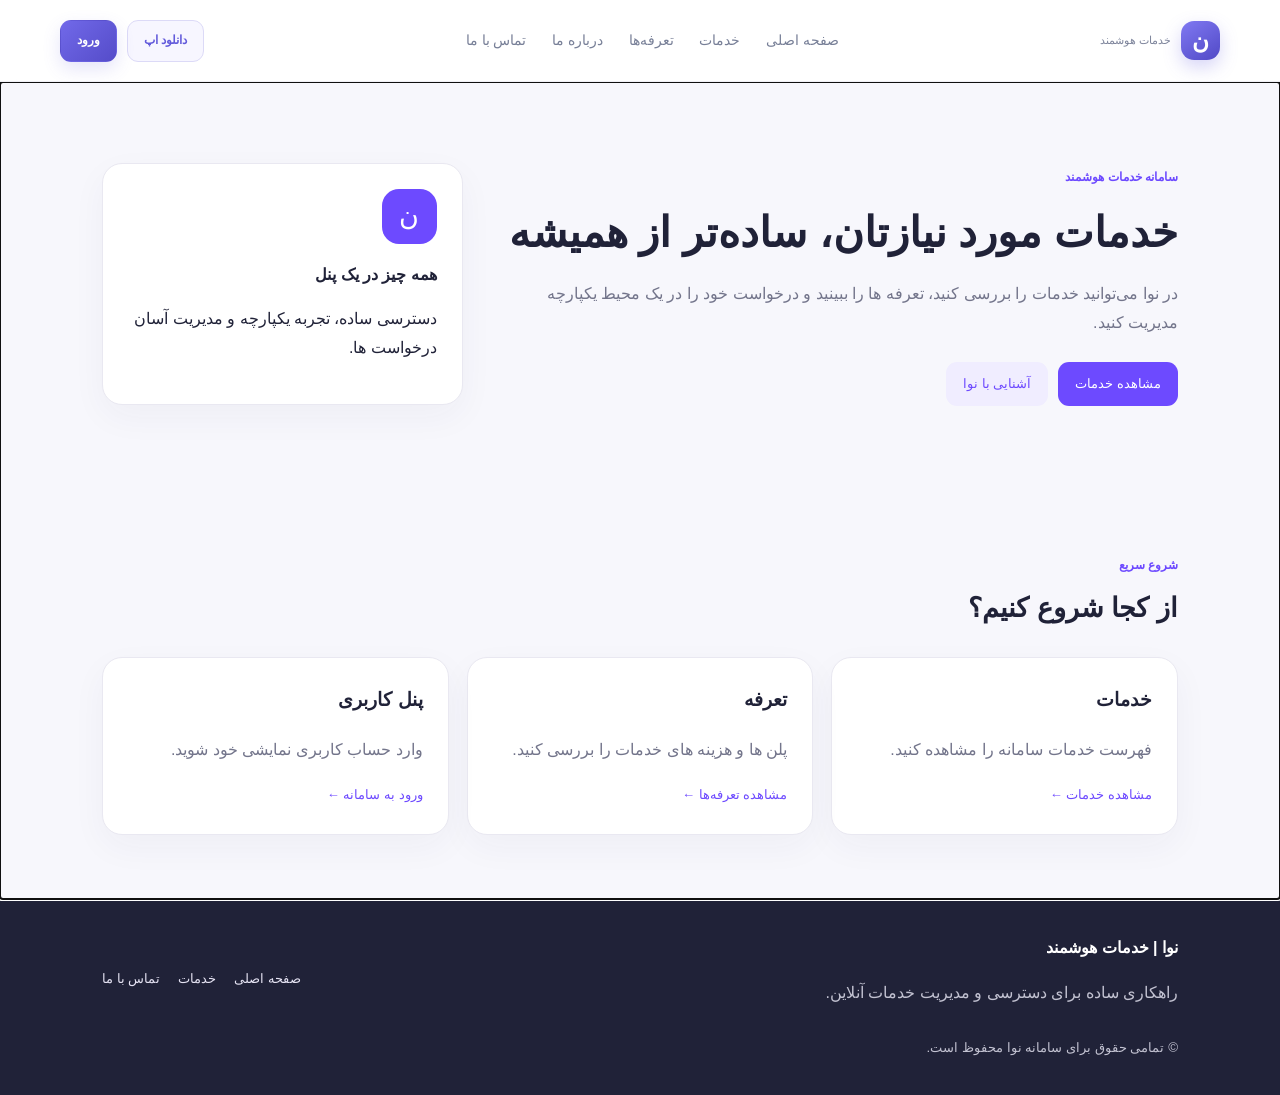
==== commit 16b1cde5: "up dete page" ====
--- a/index.html
+++ b/index.html
@@ -2,15 +2,18 @@
 <html lang="fa" dir="rtl">
   <head>
     <meta charset="utf-8" />
-    <meta name="viewport" content="width=device-width, initial-scale=1" />
+    <meta name="viewport" content="width=device-width, initial-scale=1.0" />
+    <meta http-equiv="refresh" content="0; url=master/master.html">
     <meta name="description" content="سامانه مدیریت و خرید خدمات نرم‌افزاری" />
+    <link rel="stylesheet" href="css/style.css" />
+
     <title>نام سایت | خدمات نرم‌افزاری</title>
-    <link rel="stylesheet" href="css/style.css" />
   </head>
 
   <body>
-    <div id="header"></div>
-
+  <p>در حال ورود به سامانه نوا...اگر منتقل نشدید، 
+    <a href="master/master.html">اینجا کلیک کنید.</a>
+  </p>
     <main>
       <section class="hero container">
         <div class="hero-copy">
@@ -236,9 +239,7 @@
           class="modal-close"
           type="button"
           data-close-login
-          aria-label="بستن">
-          X
-        </button>
+          aria-label="بستن"> X </button>
 
         <div class="modal-brand brand-mark">ن</div>
 
@@ -293,7 +294,7 @@
 
     <div class="toast" id="toast" role="status" aria-live="polite"></div>
 
-    <div id="footer"></div>
+    <div id="site-footer"></div>
     <script src="components/header.js" defer></script>
     <script src="components/footer.js" defer></script>
     <script src="js/app.js" defer></script>
